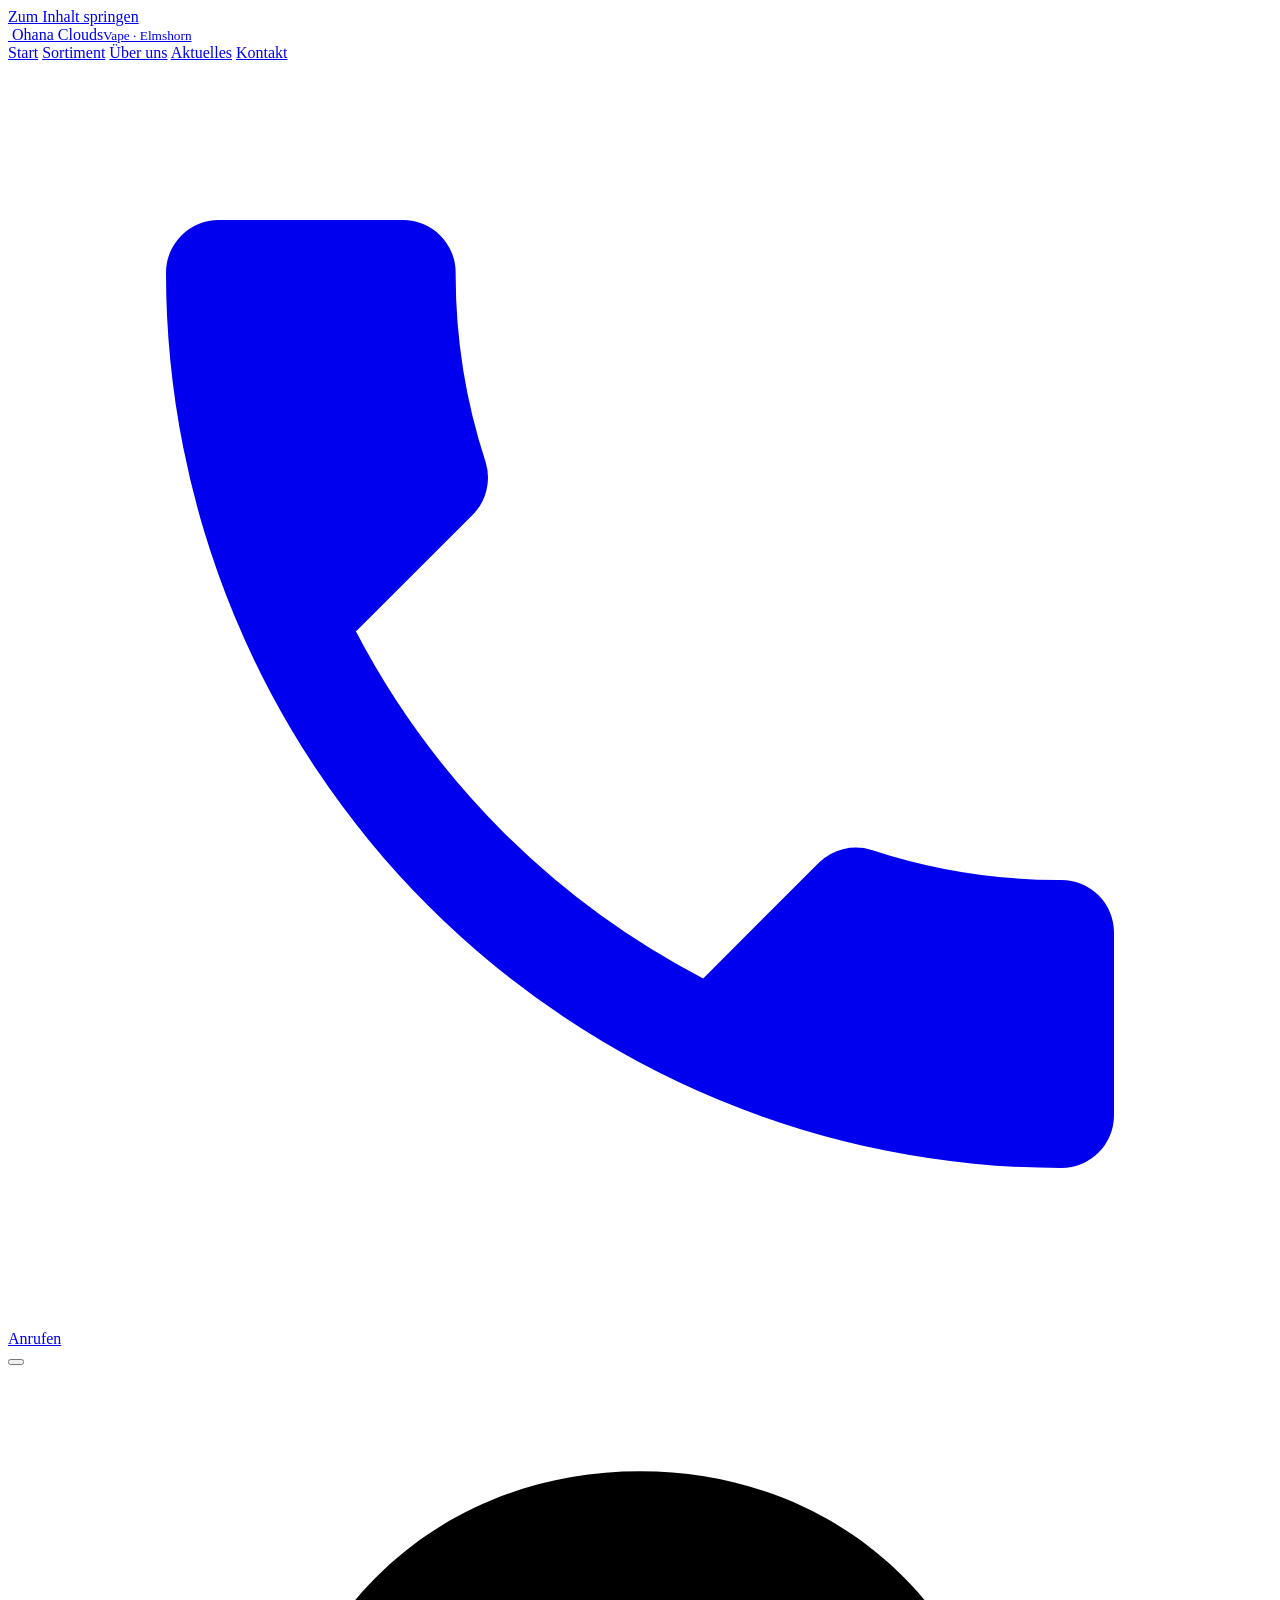
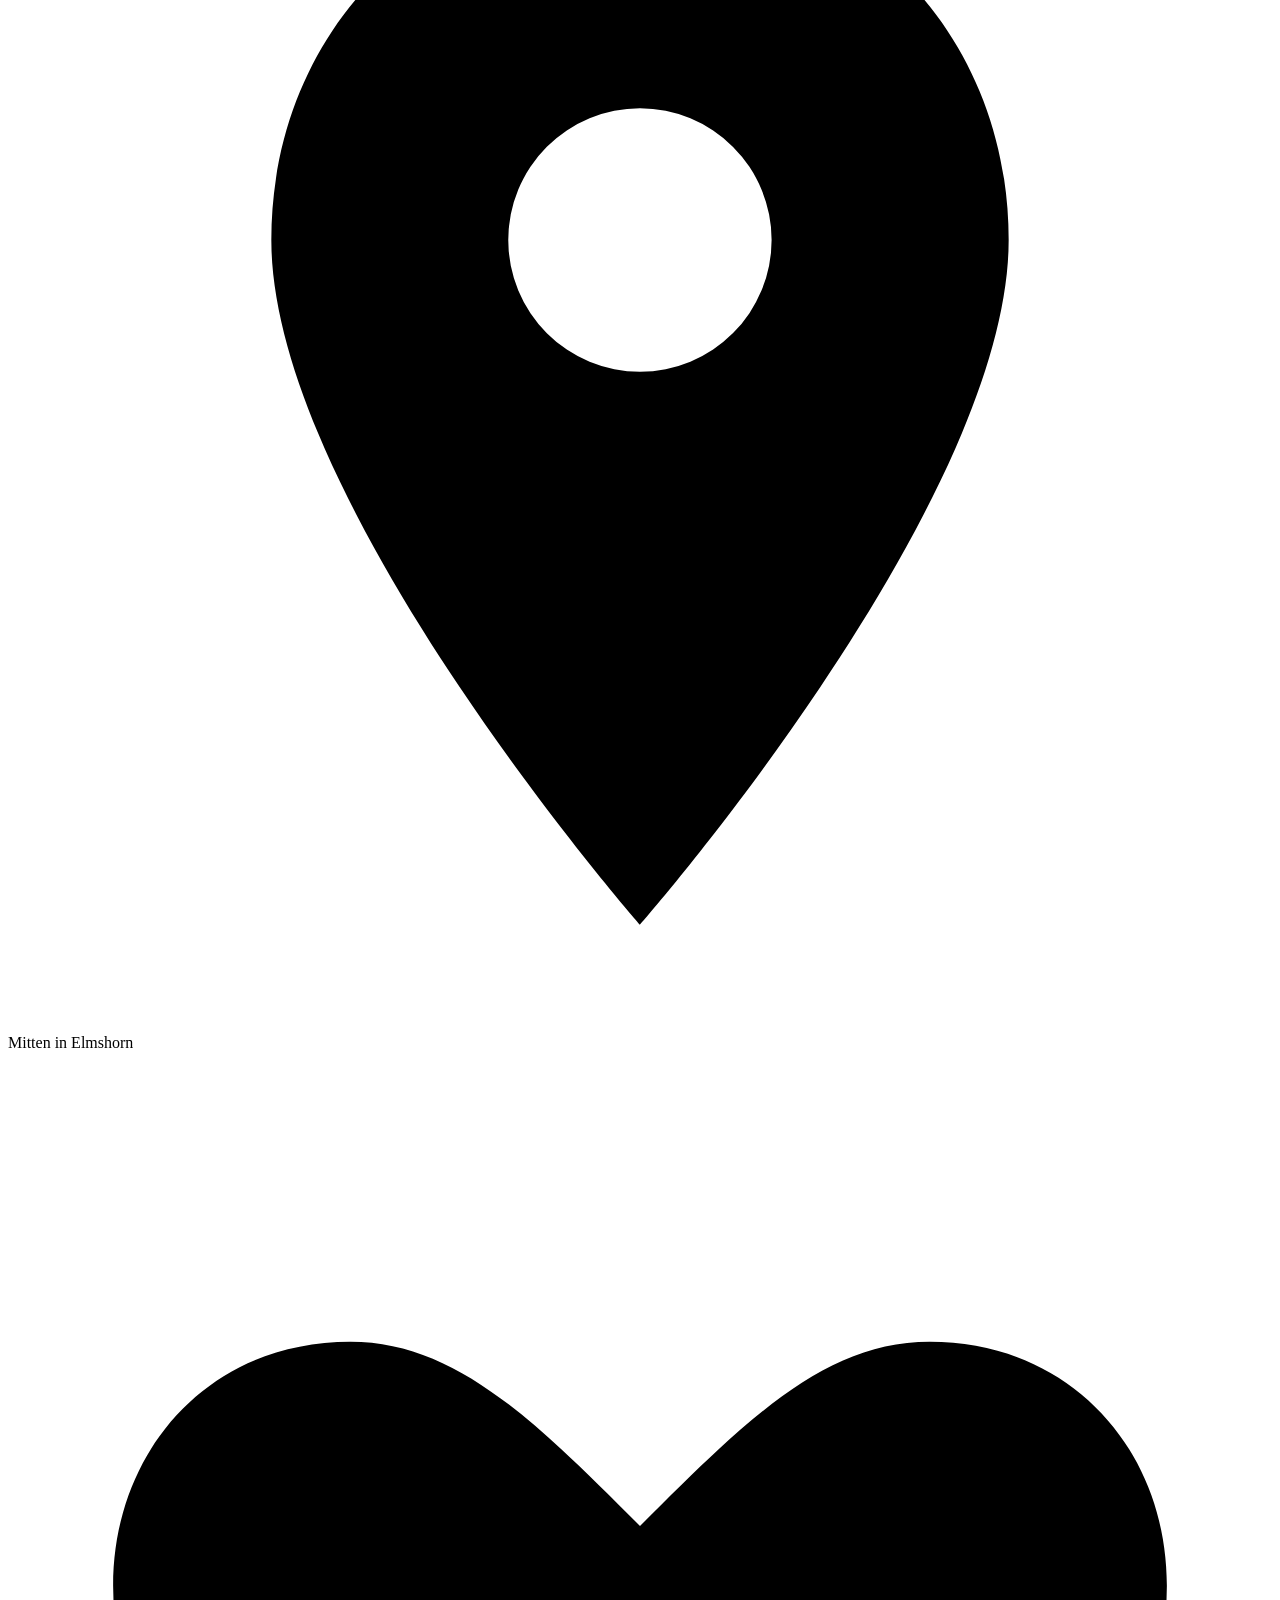
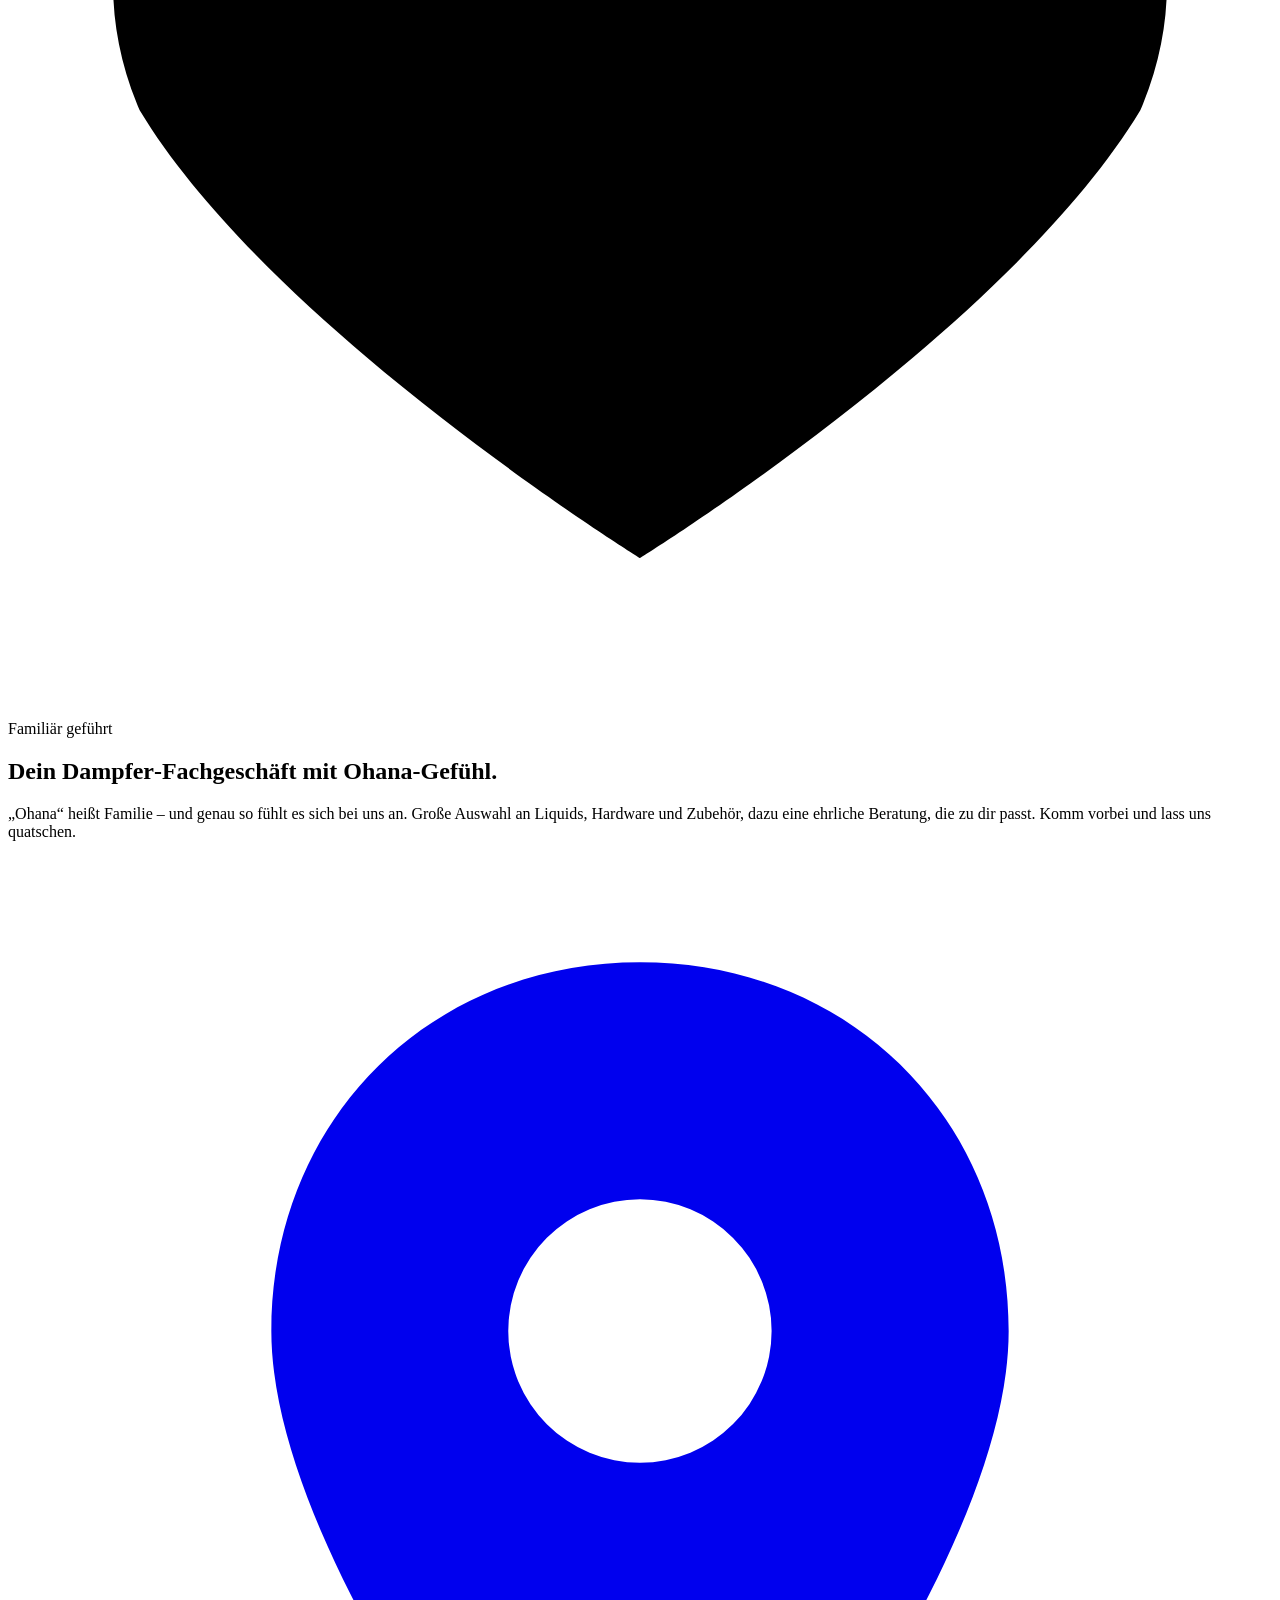
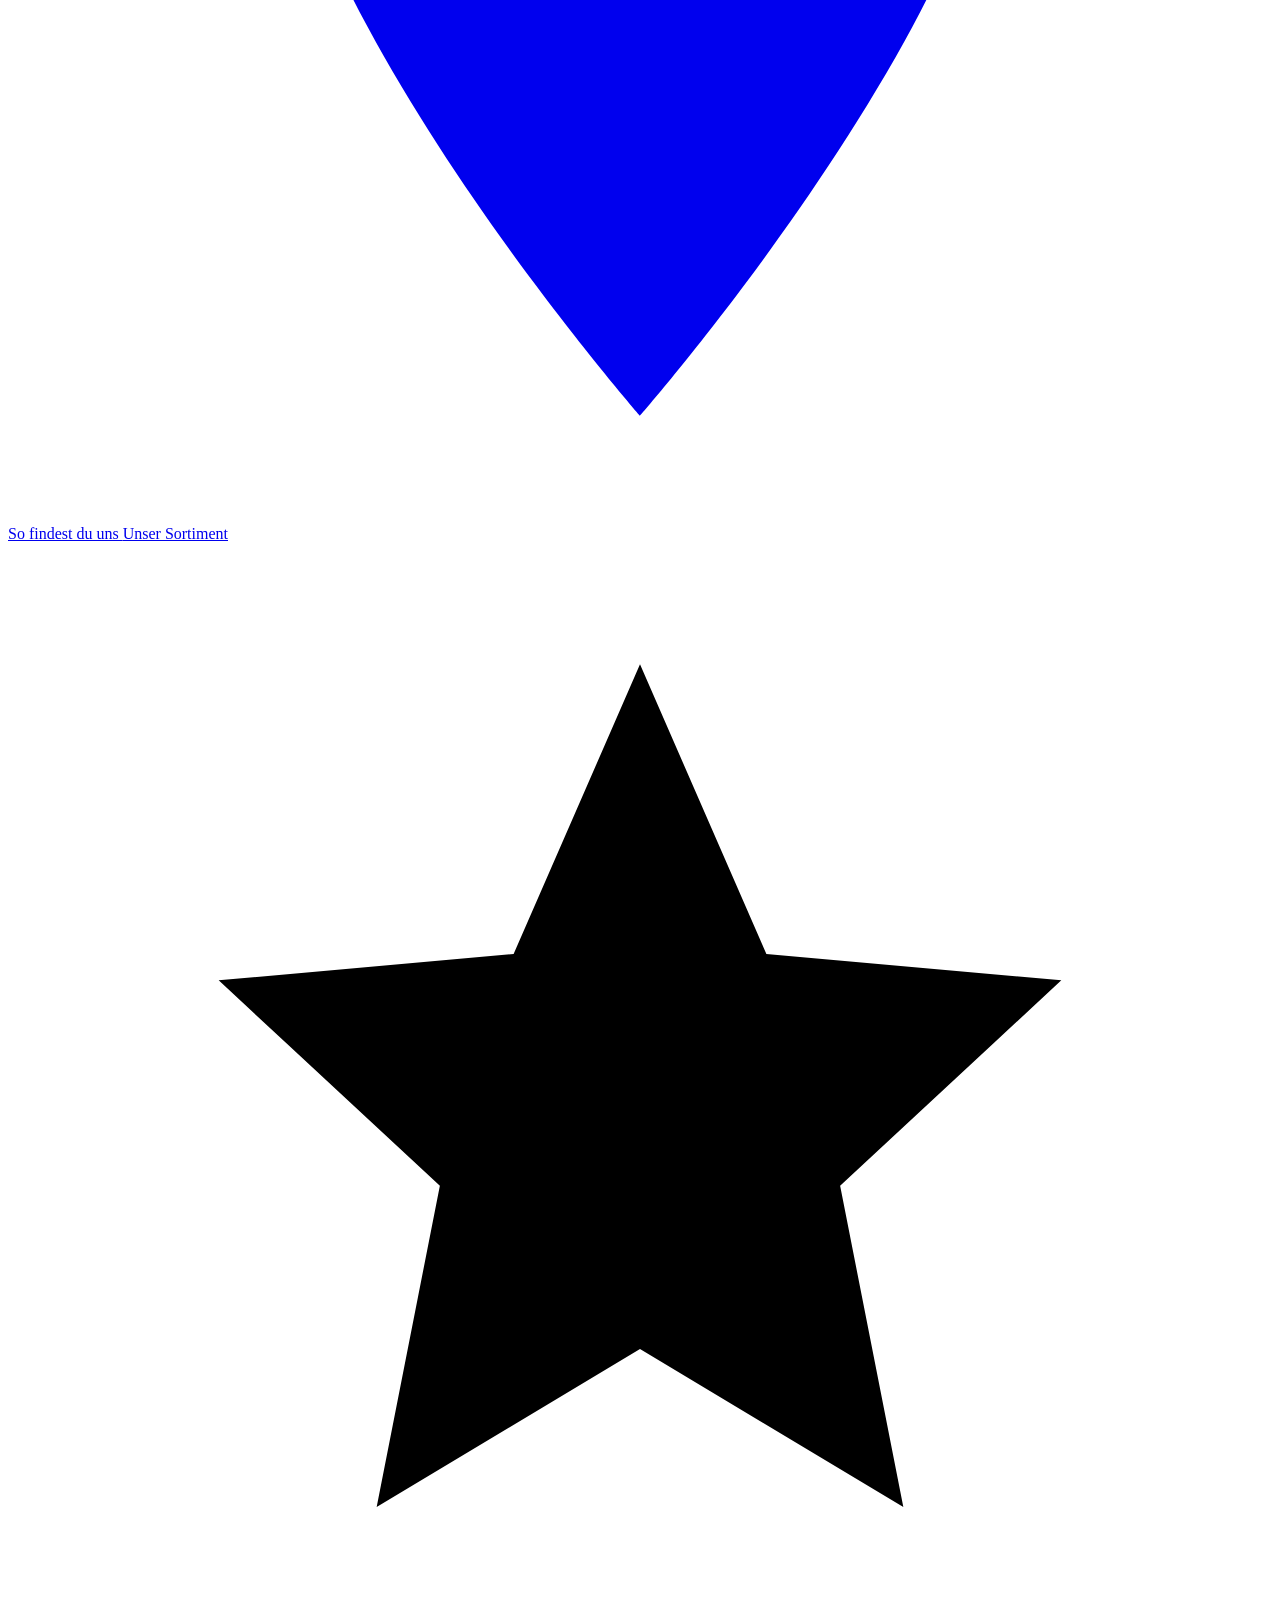
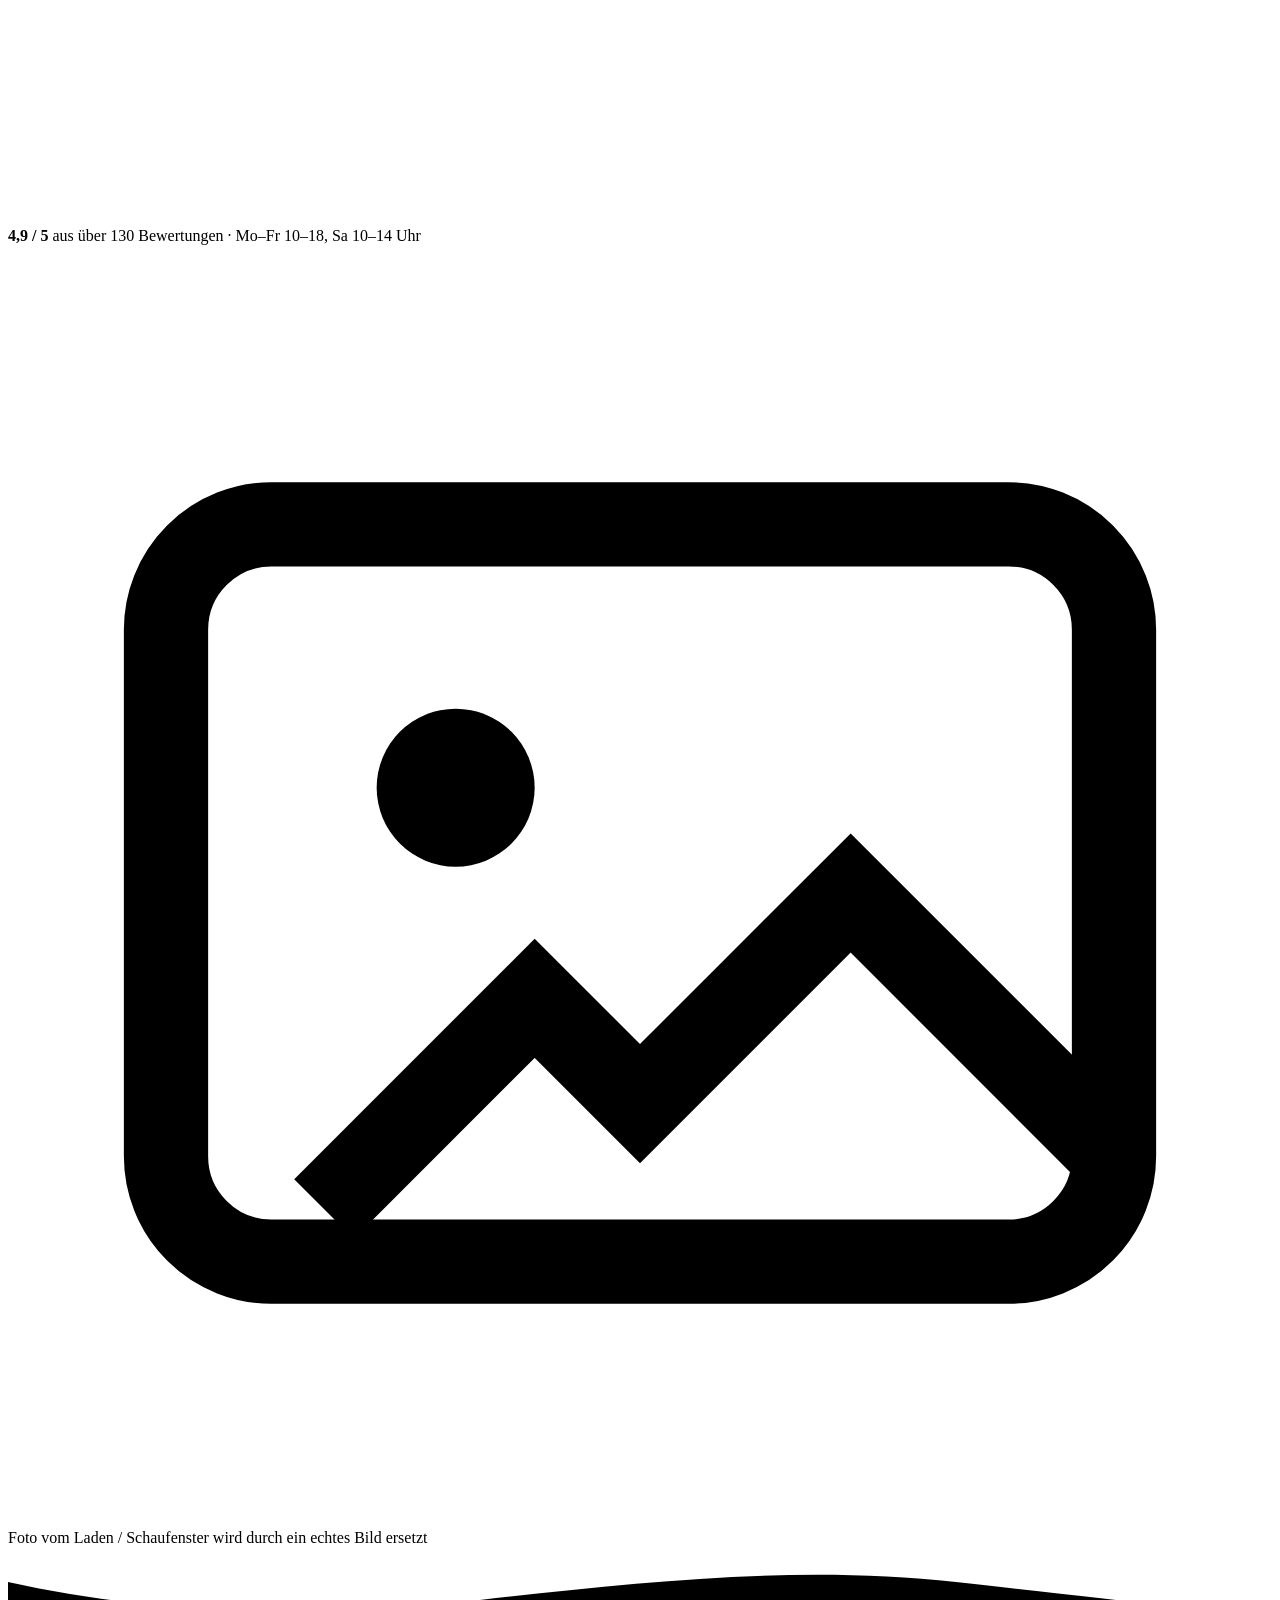
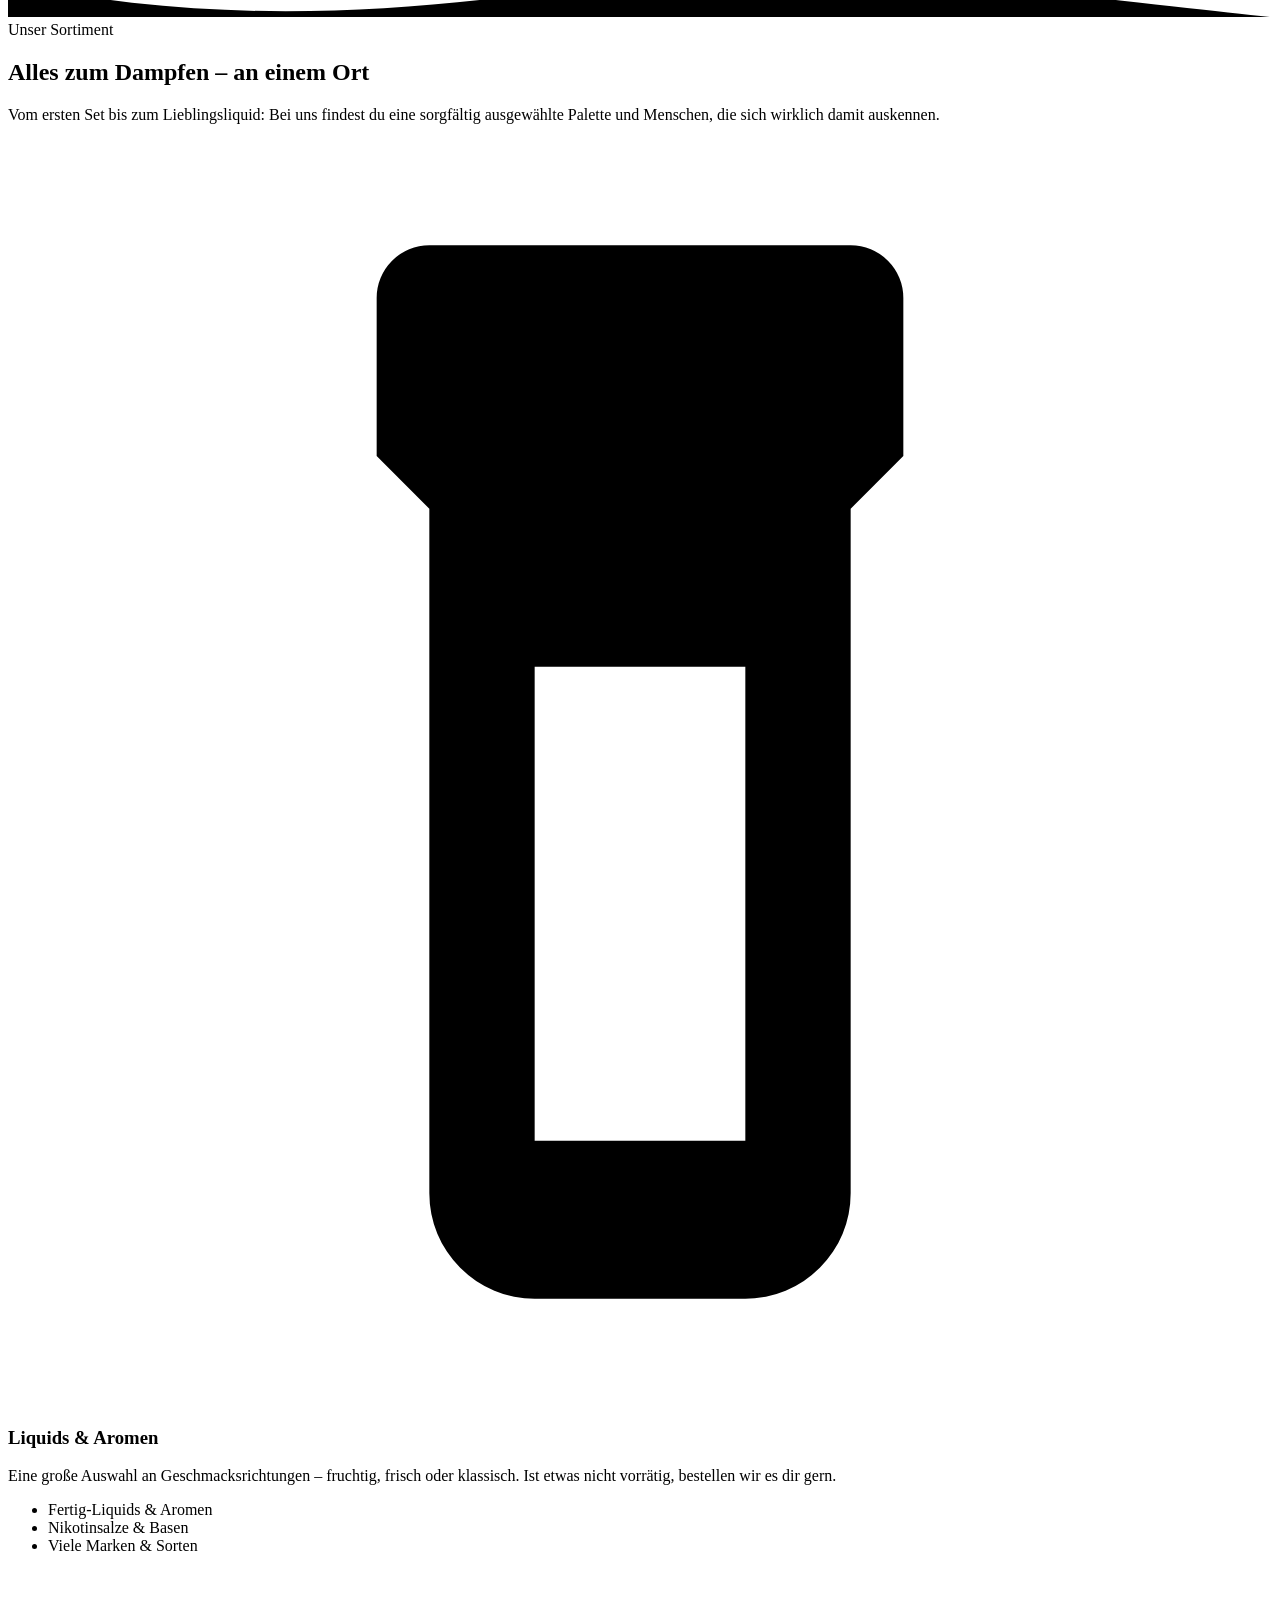
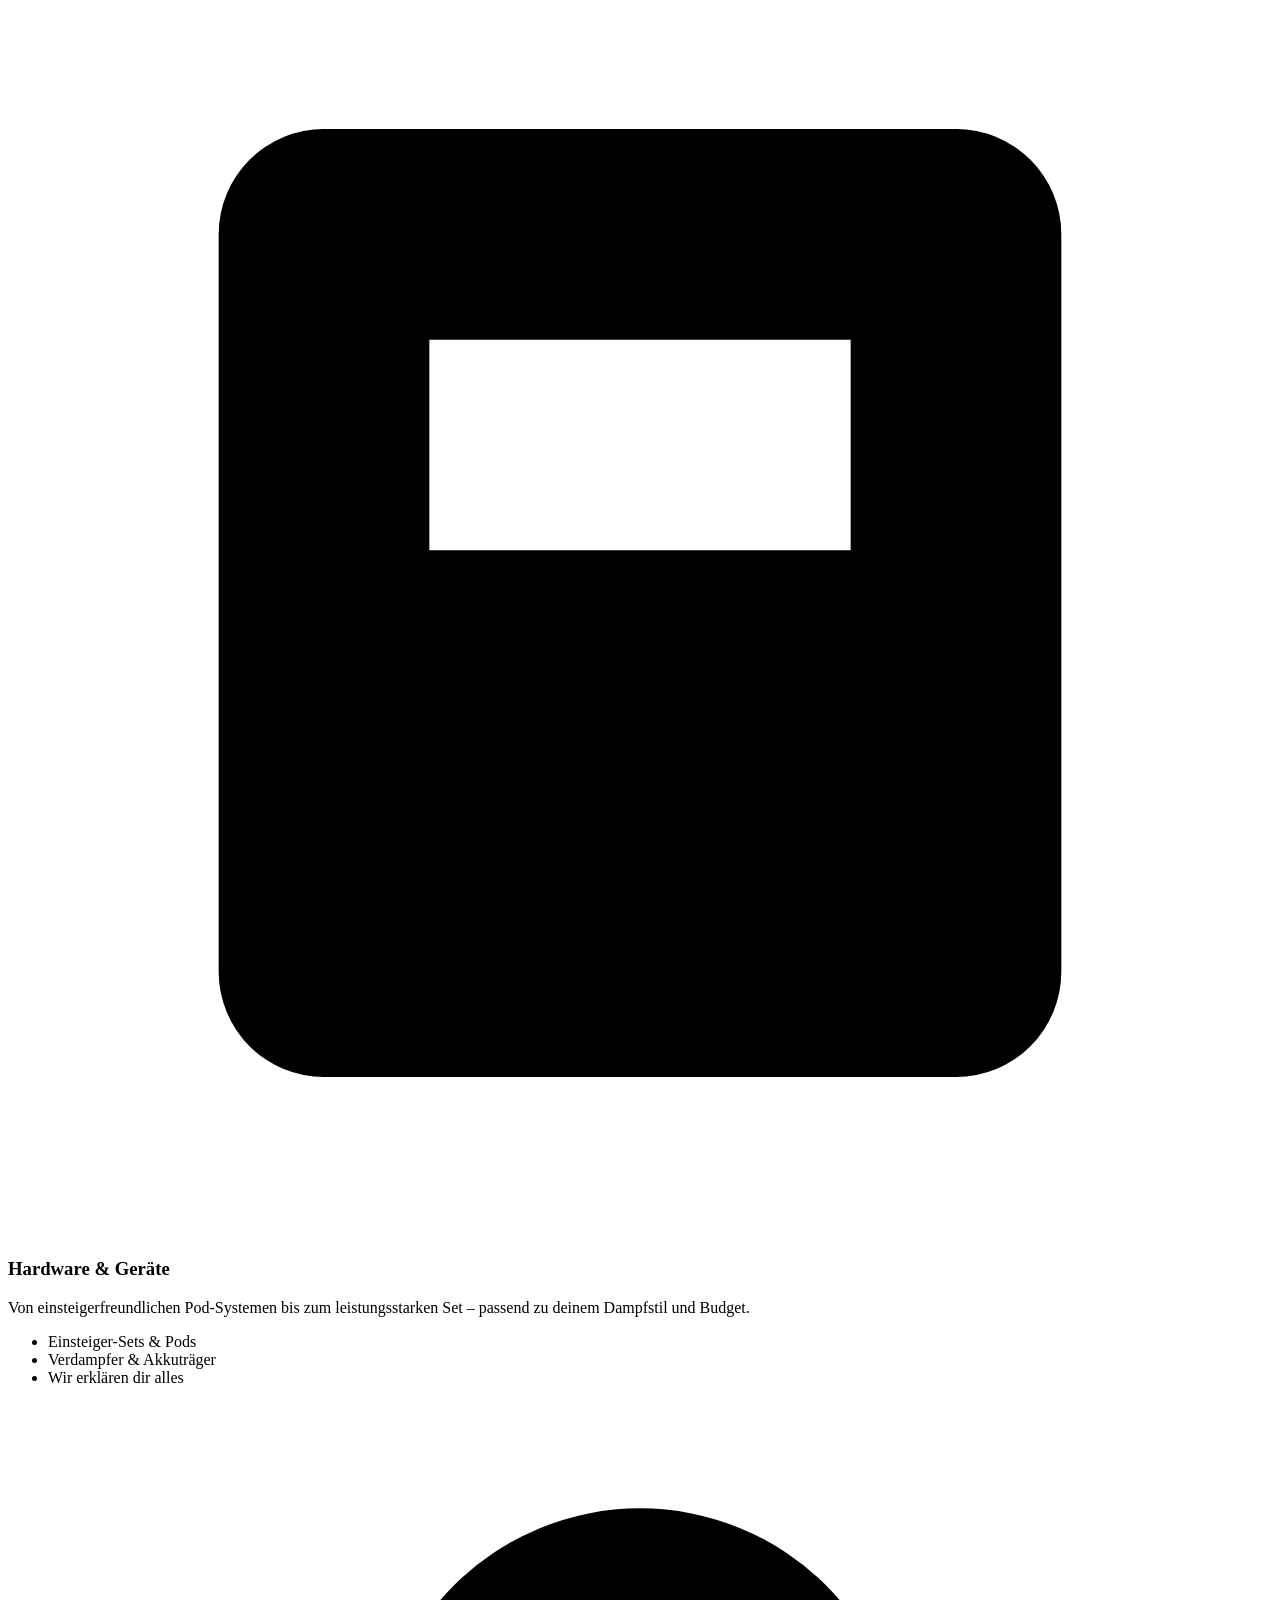
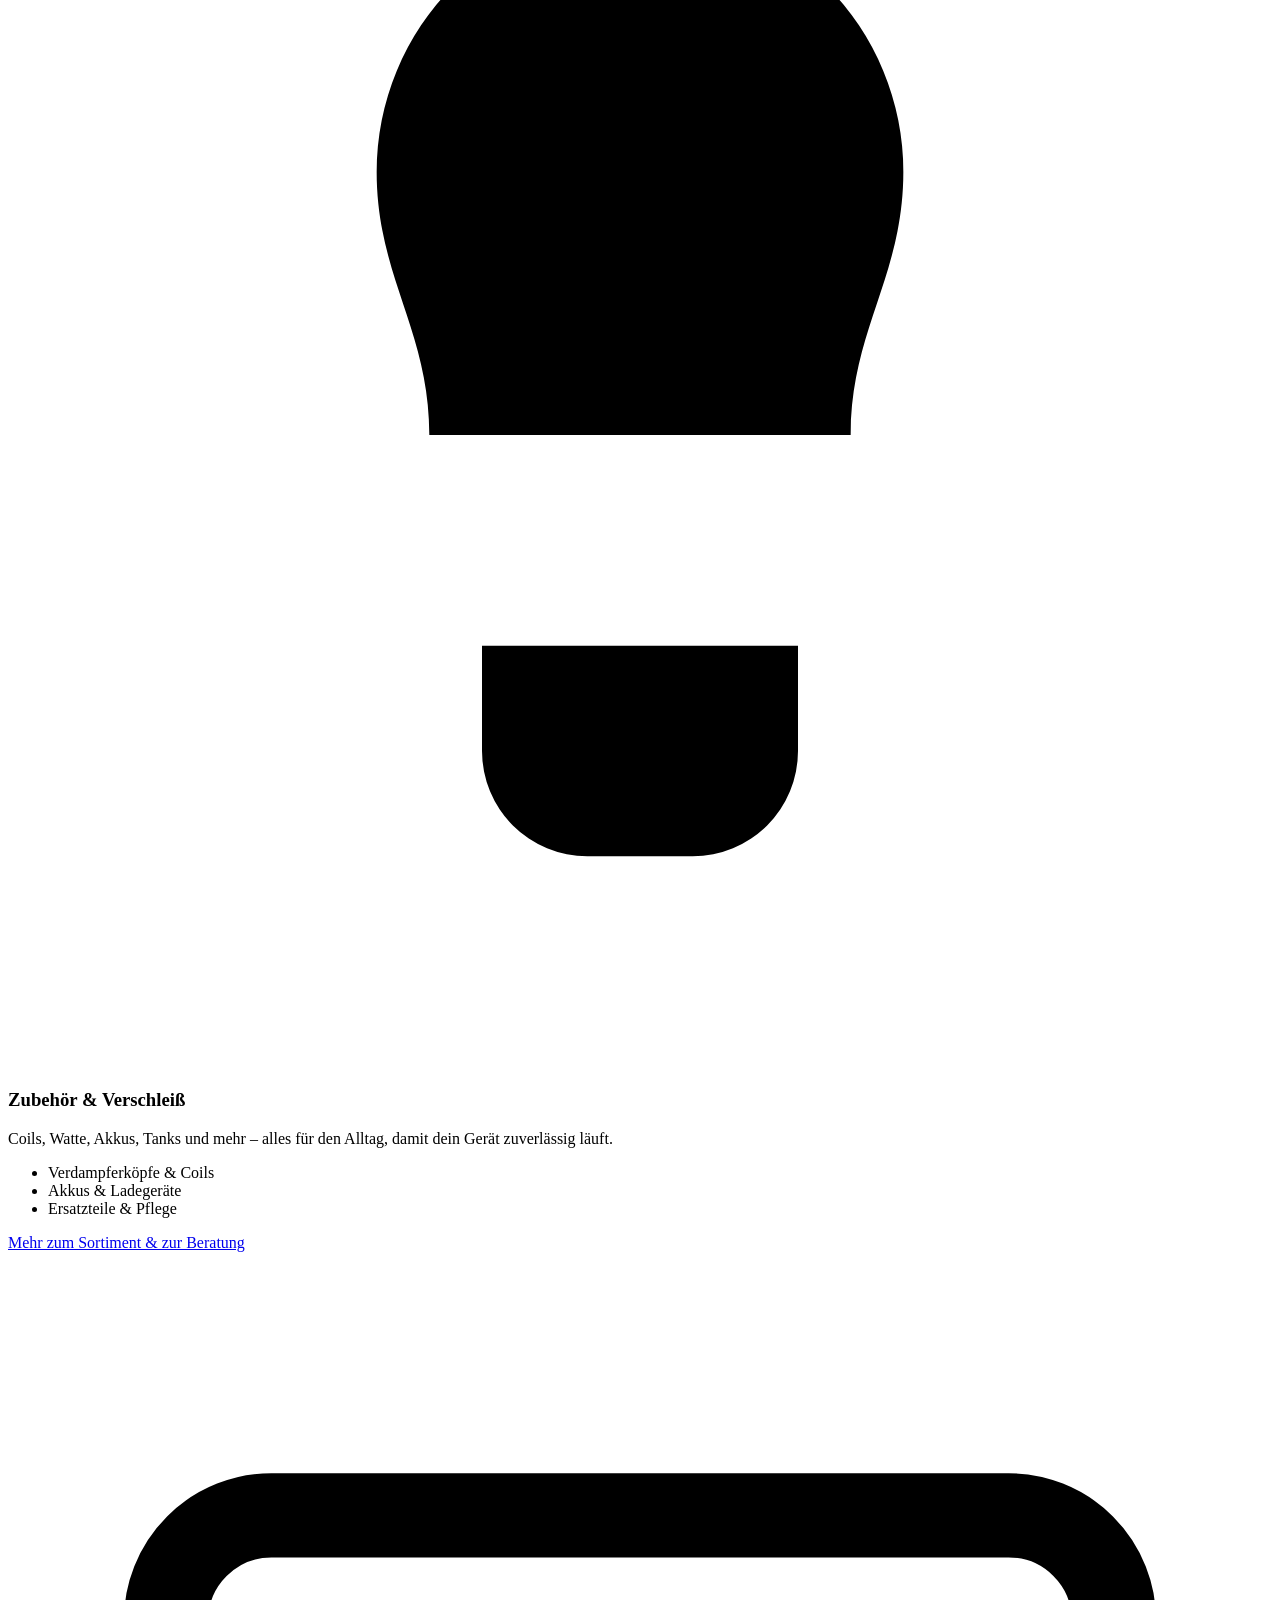
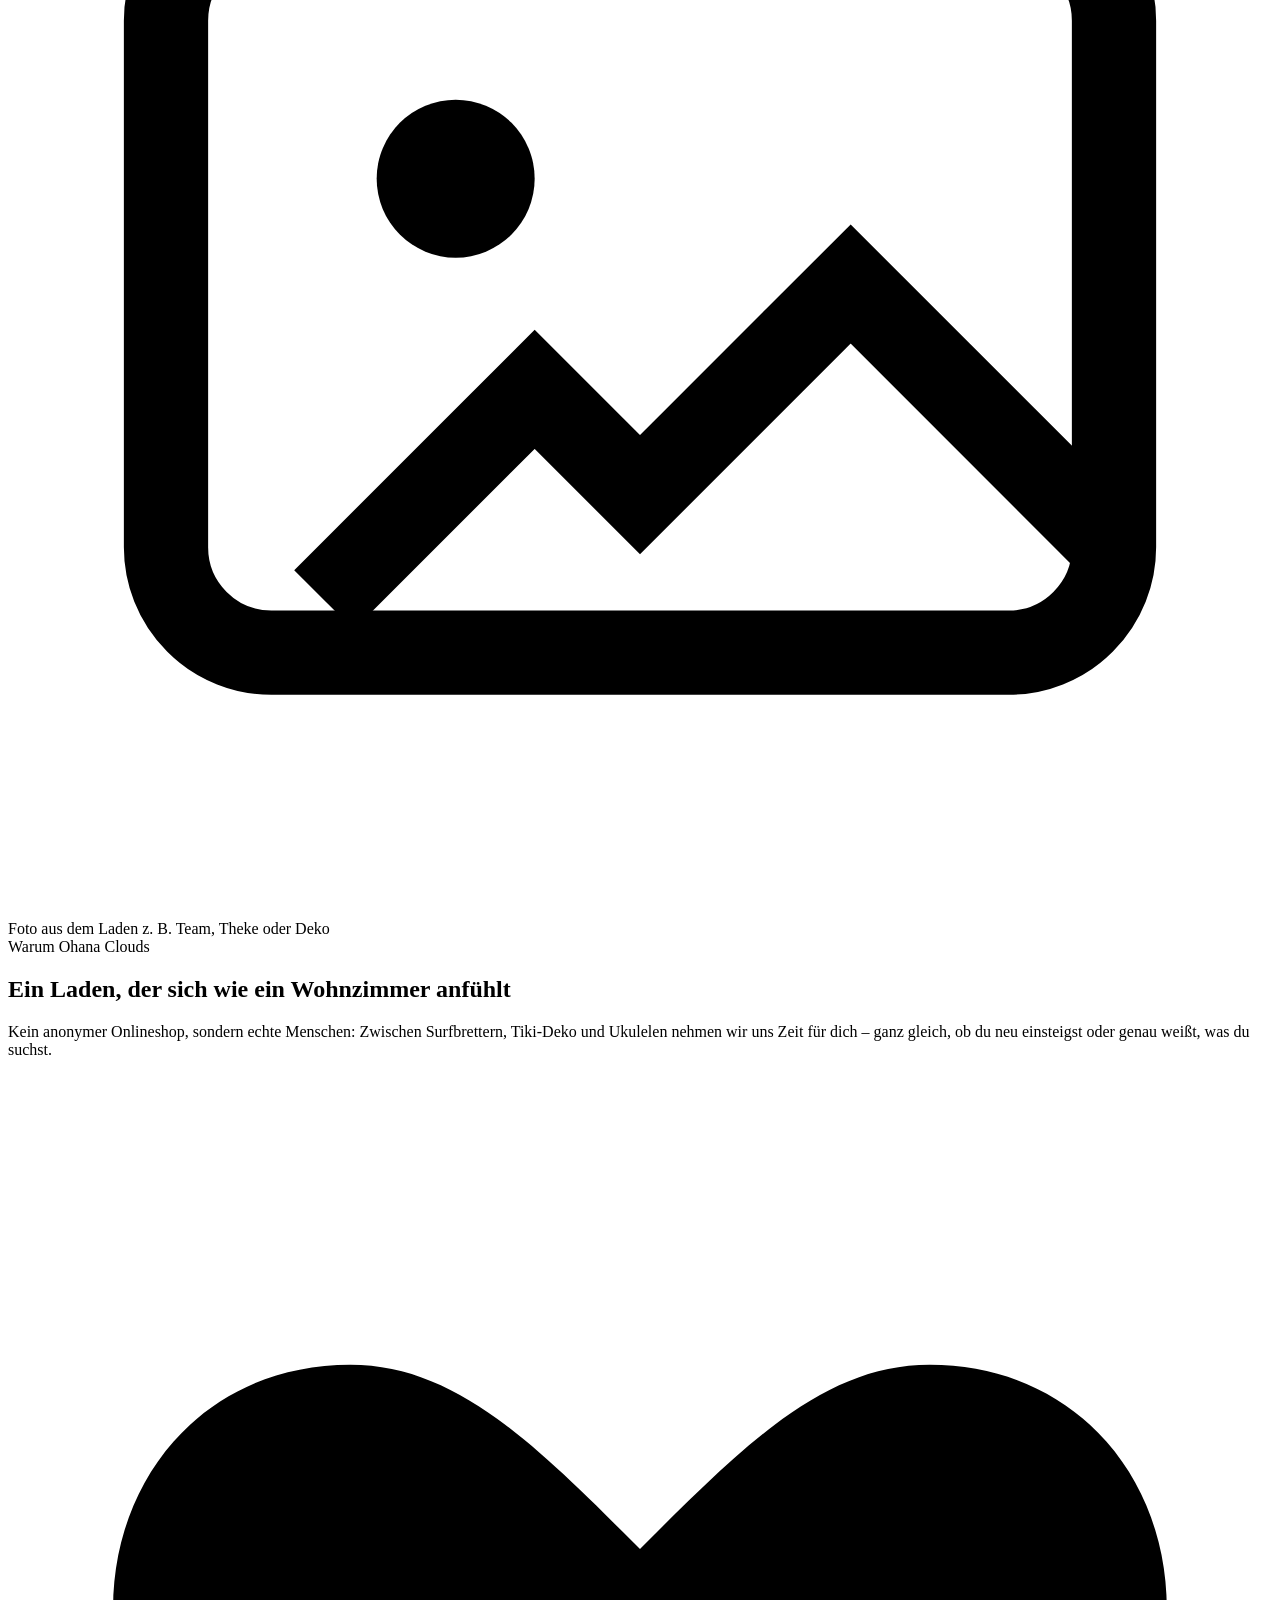
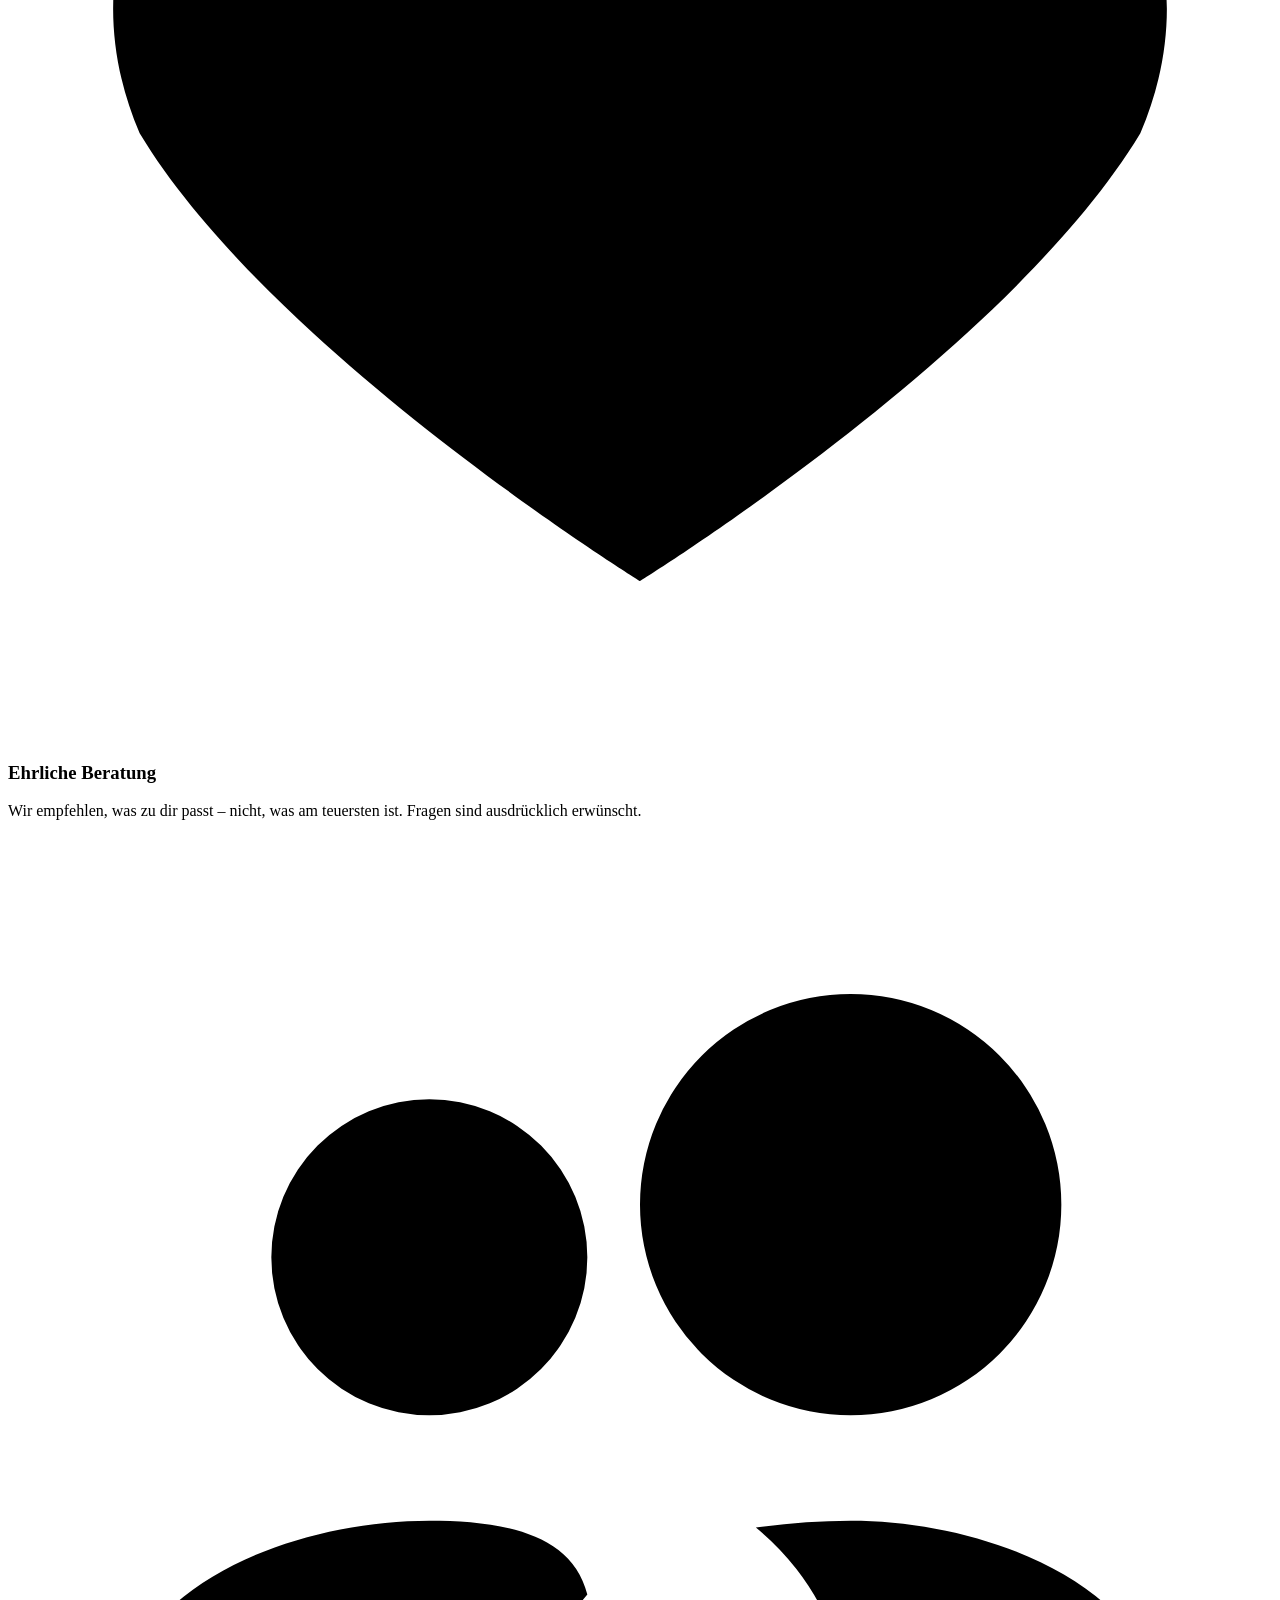
==== index.html @ 91b9009a "Add index.html" ====
<!DOCTYPE html>
<html lang="de">
<head>
<meta charset="UTF-8">
<meta name="viewport" content="width=device-width, initial-scale=1">
<title>Ohana Clouds – Dampfer- & E-Zigaretten-Fachgeschäft in Elmshorn</title>
<meta name="description" content="Ohana Clouds in Elmshorn: dein familiäres Dampfer-Fachgeschäft mit großer Liquid-Auswahl, Hardware, Zubehör und ehrlicher Beratung. Schilfweg 2, 25337 Elmshorn. Nur für Erwachsene ab 18 Jahren.">
<meta name="theme-color" content="#0E4C5A">
<link rel="canonical" href="https://ohanaclouds.de/">
<meta name="robots" content="index, follow">
<meta property="og:type" content="business.business">
<meta property="og:title" content="Ohana Clouds – Dampfer-Fachgeschäft in Elmshorn">
<meta property="og:description" content="Große Liquid-Auswahl, Hardware, Zubehör und ehrliche Beratung – familiär geführt im Herzen von Elmshorn.">
<meta property="og:locale" content="de_DE">
<meta property="og:url" content="https://ohanaclouds.de/">
<meta property="og:image" content="assets/img/og-image.svg">
<meta property="og:site_name" content="Ohana Clouds">
<meta name="twitter:card" content="summary_large_image">
<link rel="icon" href="assets/img/favicon.svg" type="image/svg+xml">
<link rel="apple-touch-icon" href="assets/img/favicon.svg">
<link rel="preconnect" href="https://fonts.googleapis.com">
<link rel="preconnect" href="https://fonts.gstatic.com" crossorigin>
<link href="https://fonts.googleapis.com/css2?family=Fraunces:ital,opsz,wght@0,9..144,500;0,9..144,600;1,9..144,600&family=Inter:wght@400;500;600;700&display=swap" rel="stylesheet">
<link rel="stylesheet" href="assets/css/styles.css">
<script type="application/ld+json">
{
  "@context": "https://schema.org",
  "@type": "Store",
  "name": "Ohana Clouds",
  "description": "Dampfer- und E-Zigaretten-Fachgeschäft in Elmshorn mit großer Liquid-Auswahl, Hardware, Zubehör und persönlicher Beratung.",
  "image": "https://ohanaclouds.de/assets/img/og-image.svg",
  "@id": "https://ohanaclouds.de/",
  "url": "https://ohanaclouds.de/",
  "telephone": "+49 4121 7890509",
  "email": "info@ohanaclouds.de",
  "address": { "@type": "PostalAddress", "streetAddress": "Schilfweg 2", "postalCode": "25337", "addressLocality": "Elmshorn", "addressRegion": "Schleswig-Holstein", "addressCountry": "DE" },
  "geo": { "@type": "GeoCoordinates", "latitude": 53.750408, "longitude": 9.671740 },
  "openingHoursSpecification": [
    { "@type": "OpeningHoursSpecification", "dayOfWeek": ["Monday","Tuesday","Wednesday","Thursday","Friday"], "opens": "10:00", "closes": "18:00" },
    { "@type": "OpeningHoursSpecification", "dayOfWeek": "Saturday", "opens": "10:00", "closes": "14:00" }
  ],
  "sameAs": [ "https://www.facebook.com/ohanaclouds", "https://www.instagram.com/ohanaclouds" ]
}
</script>
</head>
<body>
<a class="skip-link" href="#main">Zum Inhalt springen</a>

<!-- ===== Age gate ===== -->
<div class="age-gate" id="ageGate" hidden aria-modal="true" role="dialog" aria-labelledby="ageTitle">
  <div class="age-box">
    <img src="assets/img/logo.svg" alt="" aria-hidden="true">
    <h2 id="ageTitle">Aloha! Bist du volljährig?</h2>
    <div class="age-confirm">
      <p>Unsere Produkte richten sich ausschließlich an Erwachsene. Bitte bestätige, dass du mindestens 18&nbsp;Jahre alt bist.</p>
      <div class="btns">
        <button class="btn btn--primary btn--block" id="ageYes">Ja, ich bin über 18</button>
        <button class="btn btn--ghost btn--block" id="ageNo">Nein</button>
      </div>
      <p class="small">Mit dem Fortfahren bestätigst du dein Alter. Nikotin ist ein Stoff, der stark abhängig macht.</p>
    </div>
    <div class="age-deny" id="ageDeny"><p>Schade – diese Seite ist erst ab 18&nbsp;Jahren zugänglich. Schau gern wieder vorbei, wenn du volljährig bist. 🌺</p></div>
  </div>
</div>

<!-- ===== Header ===== -->
<header class="site-header">
  <div class="container nav">
    <a class="brand" href="index.html" aria-label="Ohana Clouds Startseite">
      <img src="assets/img/logo.svg" alt="">
      <span>Ohana Clouds<small>Vape · Elmshorn</small></span>
    </a>
    <nav class="nav-links" id="navLinks" aria-label="Hauptnavigation">
      <a href="index.html" aria-current="page">Start</a>
      <a href="sortiment.html">Sortiment</a>
      <a href="ueber-uns.html">Über uns</a>
      <a href="aktuelles.html">Aktuelles</a>
      <a href="kontakt.html">Kontakt</a>
    </nav>
    <div class="nav-actions">
      <div class="nav-cta">
        <a class="btn btn--primary" href="tel:+4941217890509">
          <svg viewBox="0 0 24 24" fill="currentColor"><path d="M6.6 10.8a15.5 15.5 0 006.6 6.6l2.2-2.2a1 1 0 011-.24 11.4 11.4 0 003.6.57 1 1 0 011 1V20a1 1 0 01-1 1A17 17 0 013 4a1 1 0 011-1h3.5a1 1 0 011 1 11.4 11.4 0 00.57 3.6 1 1 0 01-.25 1l-2.2 2.2z"/></svg>
          Anrufen
        </a>
      </div>
      <button class="nav-toggle" id="navToggle" aria-expanded="false" aria-controls="navLinks" aria-label="Menü öffnen"><span></span></button>
    </div>
  </div>
</header>

<main id="main">

<!-- ===== Hero ===== -->
<section class="hero">
  <span class="hero-blob hero-blob--1"></span>
  <span class="hero-blob hero-blob--2"></span>
  <div class="container hero-inner">
    <div class="hero-copy">
      <div class="hero-badges">
        <span class="pill"><svg viewBox="0 0 24 24" fill="currentColor"><path d="M12 2C8 2 5 5 5 9c0 5 7 13 7 13s7-8 7-13c0-4-3-7-7-7zm0 9.5A2.5 2.5 0 1112 6.5a2.5 2.5 0 010 5z"/></svg> Mitten in Elmshorn</span>
        <span class="pill"><svg viewBox="0 0 24 24" fill="currentColor"><path d="M12 21s-7-4.35-9.5-8.5C1 9 3 5.5 6.5 5.5c2 0 3.5 1.5 5.5 3.5 2-2 3.5-3.5 5.5-3.5C21 5.5 23 9 21.5 12.5 19 16.65 12 21 12 21z"/></svg> Familiär geführt</span>
      </div>
      <h1>Dein Dampfer&#8209;Fachgeschäft mit <span class="accent">Ohana&#8209;Gefühl</span>.</h1>
      <p class="lead">„Ohana“ heißt Familie – und genau so fühlt es sich bei uns an. Große Auswahl an Liquids, Hardware und Zubehör, dazu eine ehrliche Beratung, die zu dir passt. Komm vorbei und lass uns quatschen.</p>
      <div class="hero-cta">
        <a class="btn btn--primary" href="kontakt.html">
          <svg viewBox="0 0 24 24" fill="currentColor"><path d="M12 2C8 2 5 5 5 9c0 5 7 13 7 13s7-8 7-13c0-4-3-7-7-7zm0 9.5A2.5 2.5 0 1112 6.5a2.5 2.5 0 010 5z"/></svg>
          So findest du uns
        </a>
        <a class="btn btn--ghost" href="sortiment.html">Unser Sortiment</a>
      </div>
      <p class="trust-line">
        <span class="stars" aria-hidden="true"><svg viewBox="0 0 24 24" fill="currentColor"><path d="M12 2l2.4 5.5L20 8l-4.2 3.9L17 18l-5-3-5 3 1.2-6.1L4 8l5.6-.5z"/></svg></span>
        <span><strong>4,9&nbsp;/&nbsp;5</strong> aus über 130 Bewertungen · Mo–Fr 10–18, Sa 10–14&nbsp;Uhr</span>
      </p>
    </div>
    <div class="hero-visual">
      <div class="hero-card ratio-43">
        <div class="photo-ph">
          <div class="ph-inner">
            <div class="ph-icon"><svg viewBox="0 0 24 24" fill="none" stroke="currentColor" stroke-width="1.6"><rect x="3" y="5" width="18" height="14" rx="2"/><circle cx="8.5" cy="10" r="1.5" fill="currentColor" stroke="none"/><path d="M21 17l-5-5-4 4-2-2-4 4"/></svg></div>
            <span class="ph-label">Foto vom Laden / Schaufenster</span>
            <span class="ph-sub">wird durch ein echtes Bild ersetzt</span>
          </div>
        </div>
      </div>
    </div>
  </div>
  <svg class="wave" viewBox="0 0 1440 80" preserveAspectRatio="none" aria-hidden="true" style="color:var(--sand-2)"><path fill="currentColor" d="M0 40c180 40 360 40 540 20s360-40 540-20 300 34 360 40V80H0z"/></svg>
</section>

<!-- ===== Sortiment ===== -->
<section class="section section--sand2" id="sortiment">
  <div class="container">
    <div class="section-head reveal">
      <span class="eyebrow">Unser Sortiment</span>
      <h2>Alles zum Dampfen – an einem Ort</h2>
      <p class="lead">Vom ersten Set bis zum Lieblingsliquid: Bei uns findest du eine sorgfältig ausgewählte Palette und Menschen, die sich wirklich damit auskennen.</p>
    </div>
    <div class="grid cards mt-2">
      <article class="card reveal">
        <div class="ic-badge"><svg viewBox="0 0 24 24" fill="currentColor"><path d="M8 2h8a1 1 0 011 1v3l-1 1v13a2 2 0 01-2 2H10a2 2 0 01-2-2V7L7 6V3a1 1 0 011-1zm2 8v9h4v-9h-4z"/></svg></div>
        <h3>Liquids &amp; Aromen</h3>
        <p>Eine große Auswahl an Geschmacksrichtungen – fruchtig, frisch oder klassisch. Ist etwas nicht vorrätig, bestellen wir es dir gern.</p>
        <ul class="ticks"><li>Fertig-Liquids &amp; Aromen</li><li>Nikotinsalze &amp; Basen</li><li>Viele Marken &amp; Sorten</li></ul>
      </article>
      <article class="card card--coral reveal">
        <div class="ic-badge"><svg viewBox="0 0 24 24" fill="currentColor"><path d="M6 3h12a2 2 0 012 2v14a2 2 0 01-2 2H6a2 2 0 01-2-2V5a2 2 0 012-2zm2 4v4h8V7H8z"/></svg></div>
        <h3>Hardware &amp; Geräte</h3>
        <p>Von einsteigerfreundlichen Pod-Systemen bis zum leistungsstarken Set – passend zu deinem Dampfstil und Budget.</p>
        <ul class="ticks"><li>Einsteiger-Sets &amp; Pods</li><li>Verdampfer &amp; Akkuträger</li><li>Wir erklären dir alles</li></ul>
      </article>
      <article class="card card--sun reveal">
        <div class="ic-badge"><svg viewBox="0 0 24 24" fill="currentColor"><path d="M12 2a5 5 0 015 5c0 2-1 3-1 5h-8c0-2-1-3-1-5a5 5 0 015-5zm-3 14h6v2a2 2 0 01-2 2h-2a2 2 0 01-2-2v-2z"/></svg></div>
        <h3>Zubehör &amp; Verschleiß</h3>
        <p>Coils, Watte, Akkus, Tanks und mehr – alles für den Alltag, damit dein Gerät zuverlässig läuft.</p>
        <ul class="ticks"><li>Verdampferköpfe &amp; Coils</li><li>Akkus &amp; Ladegeräte</li><li>Ersatzteile &amp; Pflege</li></ul>
      </article>
    </div>
    <div class="text-center mt-2 reveal"><a class="btn btn--ghost" href="sortiment.html">Mehr zum Sortiment &amp; zur Beratung</a></div>
  </div>
</section>

<!-- ===== Über uns Teaser ===== -->
<section class="section">
  <div class="container split">
    <div class="split-media reveal ratio-43">
      <div class="photo-ph">
        <div class="ph-inner">
          <div class="ph-icon"><svg viewBox="0 0 24 24" fill="none" stroke="currentColor" stroke-width="1.6"><rect x="3" y="5" width="18" height="14" rx="2"/><circle cx="8.5" cy="10" r="1.5" fill="currentColor" stroke="none"/><path d="M21 17l-5-5-4 4-2-2-4 4"/></svg></div>
          <span class="ph-label">Foto aus dem Laden</span>
          <span class="ph-sub">z. B. Team, Theke oder Deko</span>
        </div>
      </div>
    </div>
    <div class="reveal">
      <span class="eyebrow">Warum Ohana Clouds</span>
      <h2>Ein Laden, der sich wie ein Wohnzimmer anfühlt</h2>
      <p class="lead">Kein anonymer Onlineshop, sondern echte Menschen: Zwischen Surfbrettern, Tiki-Deko und Ukulelen nehmen wir uns Zeit für dich – ganz gleich, ob du neu einsteigst oder genau weißt, was du suchst.</p>
      <div class="value-list">
        <div class="value-item">
          <span class="ic"><svg viewBox="0 0 24 24" fill="currentColor"><path d="M12 21s-7-4.35-9.5-8.5C1 9 3 5.5 6.5 5.5c2 0 3.5 1.5 5.5 3.5 2-2 3.5-3.5 5.5-3.5C21 5.5 23 9 21.5 12.5 19 16.65 12 21 12 21z"/></svg></span>
          <div><h3>Ehrliche Beratung</h3><p>Wir empfehlen, was zu dir passt – nicht, was am teuersten ist. Fragen sind ausdrücklich erwünscht.</p></div>
        </div>
        <div class="value-item">
          <span class="ic"><svg viewBox="0 0 24 24" fill="currentColor"><path d="M16 11a4 4 0 10-4-4 4 4 0 004 4zm-8 0a3 3 0 10-3-3 3 3 0 003 3zm0 2c-2.7 0-6 1.34-6 4v2h8v-2c0-1 .4-1.9 1-2.6C10.7 13.2 9.3 13 8 13zm8 0c-.6 0-1.2.05-1.8.13A4.9 4.9 0 0116 17v2h6v-2c0-2.66-3.3-4-6-4z"/></svg></span>
          <div><h3>Familiäre Atmosphäre</h3><p>Bei uns bist du Gast, nicht Kundennummer. Samstags gibt's schon mal einen Kaffee dazu.</p></div>
        </div>
        <div class="value-item">
          <span class="ic"><svg viewBox="0 0 24 24" fill="currentColor"><path d="M3 3h18v2H3zm2 4h14l-1 12a2 2 0 01-2 2H8a2 2 0 01-2-2L5 7zm4 3v7h2v-7H9zm4 0v7h2v-7h-2z"/></svg></span>
          <div><h3>Große, gepflegte Auswahl</h3><p>Bewährte Marken und immer wieder Neues zum Entdecken – und was fehlt, besorgen wir.</p></div>
        </div>
      </div>
      <div class="mt-2"><a class="btn btn--ghost" href="ueber-uns.html">Lern uns kennen</a></div>
    </div>
  </div>
</section>

<!-- ===== Galerie ===== -->
<section class="section section--sand2">
  <div class="container">
    <div class="section-head section-head--center reveal">
      <span class="eyebrow">Einblicke</span>
      <h2>Ein bisschen Insel-Feeling in Elmshorn</h2>
      <p class="lead">Hier entstehen später echte Impressionen aus dem Laden. Bis dahin zeigen die Platzhalter, wo die Fotos ihren Platz finden.</p>
    </div>
    <div class="grid gallery mt-2 reveal">
      <figure class="tile wide"><div class="photo-ph"><div class="ph-inner"><span class="ph-label">Ladenansicht</span><span class="ph-sub">Innenraum &amp; Theke</span></div></div><figcaption>Willkommen in der Ohana</figcaption></figure>
      <figure class="tile"><div class="photo-ph"><div class="ph-inner"><span class="ph-label">Liquids</span></div></div><figcaption>Große Auswahl</figcaption></figure>
      <figure class="tile"><div class="photo-ph"><div class="ph-inner"><span class="ph-label">Hardware</span></div></div><figcaption>Geräte &amp; Sets</figcaption></figure>
      <figure class="tile"><div class="photo-ph"><div class="ph-inner"><span class="ph-label">Deko</span></div></div><figcaption>Tiki &amp; Aloha</figcaption></figure>
      <figure class="tile"><div class="photo-ph"><div class="ph-inner"><span class="ph-label">Team</span></div></div><figcaption>Rick &amp; Bea</figcaption></figure>
    </div>
    <p class="text-center mt-2 reveal" style="color:var(--muted);font-size:.92rem">Aktuelle Bilder findest du auf <a href="https://www.instagram.com/ohanaclouds" target="_blank" rel="noopener">Instagram</a> und <a href="https://www.facebook.com/ohanaclouds" target="_blank" rel="noopener">Facebook</a>.</p>
  </div>
</section>

<!-- ===== Bewertungen (dezenter Slider) ===== -->
<section class="section">
  <div class="container">
    <div class="section-head section-head--center reveal">
      <span class="eyebrow">Stimmen</span>
      <h2>Das sagen unsere Gäste</h2>
    </div>
    <div class="reviews mt-2 reveal" id="reviewsSlider">
      <div class="reviews-track-wrap"><div class="reviews-track"></div></div>
      <div class="reviews-nav">
        <button class="rev-arrow rev-prev" type="button" aria-label="Vorherige Bewertung"><svg viewBox="0 0 24 24" fill="none" stroke="currentColor" stroke-width="2"><path d="M15 18l-6-6 6-6"/></svg></button>
        <div class="reviews-dots" role="tablist" aria-label="Bewertungen"></div>
        <button class="rev-arrow rev-next" type="button" aria-label="Nächste Bewertung"><svg viewBox="0 0 24 24" fill="none" stroke="currentColor" stroke-width="2"><path d="M9 6l6 6-6 6"/></svg></button>
      </div>
      <p class="reviews-note">Beispielhafte Auszüge – hier werden die aktuellen Google-Bewertungen eingebunden.</p>
    </div>
  </div>
</section>

<!-- ===== Aktuelles Teaser ===== -->
<section class="section section--sand2">
  <div class="container">
    <div class="section-head reveal" style="display:flex;justify-content:space-between;align-items:flex-end;flex-wrap:wrap;gap:1rem;max-width:none">
      <div>
        <span class="eyebrow">Aktuelles</span>
        <h2>Neuigkeiten aus dem Laden</h2>
      </div>
      <a class="btn btn--ghost" href="aktuelles.html">Alle Neuigkeiten</a>
    </div>
    <div class="grid news-grid mt-2" id="newsTeaser"></div>
  </div>
</section>

<!-- ===== Standort / Kontakt ===== -->
<section class="section" id="kontakt">
  <div class="container info-grid">
    <div class="reveal">
      <span class="eyebrow">Besuch uns</span>
      <h2>Schau vorbei – wir freuen uns auf dich</h2>
      <p class="lead">Mitten in Elmshorn, gut erreichbar. Ruf kurz an oder komm einfach spontan rein.</p>
      <div class="info-list mt-2">
        <div class="info-row">
          <span class="ic"><svg viewBox="0 0 24 24" fill="currentColor"><path d="M12 2C8 2 5 5 5 9c0 5 7 13 7 13s7-8 7-13c0-4-3-7-7-7zm0 9.5A2.5 2.5 0 1112 6.5a2.5 2.5 0 010 5z"/></svg></span>
          <div><h3>Adresse</h3><p>Schilfweg 2, 25337 Elmshorn</p><a href="https://www.google.com/maps/dir/?api=1&destination=Ohana+Clouds+Schilfweg+2+25337+Elmshorn" target="_blank" rel="noopener">Route planen →</a></div>
        </div>
        <div class="info-row">
          <span class="ic"><svg viewBox="0 0 24 24" fill="currentColor"><path d="M6.6 10.8a15.5 15.5 0 006.6 6.6l2.2-2.2a1 1 0 011-.24 11.4 11.4 0 003.6.57 1 1 0 011 1V20a1 1 0 01-1 1A17 17 0 013 4a1 1 0 011-1h3.5a1 1 0 011 1 11.4 11.4 0 00.57 3.6 1 1 0 01-.25 1l-2.2 2.2z"/></svg></span>
          <div><h3>Telefon</h3><p>Am schnellsten erreichst du uns telefonisch.</p><a href="tel:+4941217890509">04121 7890509</a></div>
        </div>
        <div class="info-row">
          <span class="ic"><svg viewBox="0 0 24 24" fill="currentColor"><path d="M4 4h16a2 2 0 012 2v12a2 2 0 01-2 2H4a2 2 0 01-2-2V6a2 2 0 012-2zm0 4v10h16V8l-8 5-8-5zm1.6-2L12 10l6.4-4H5.6z"/></svg></span>
          <div><h3>E-Mail</h3><p>Für Anfragen in Ruhe.</p><a href="mailto:info@ohanaclouds.de">info@ohanaclouds.de</a></div>
        </div>
      </div>
    </div>
    <div class="reveal">
      <h3 style="margin-bottom:1rem">Öffnungszeiten</h3>
      <table class="hours-table">
        <tbody>
          <tr data-day="1"><th>Montag</th><td>10:00 – 18:00</td></tr>
          <tr data-day="2"><th>Dienstag</th><td>10:00 – 18:00</td></tr>
          <tr data-day="3"><th>Mittwoch</th><td>10:00 – 18:00</td></tr>
          <tr data-day="4"><th>Donnerstag</th><td>10:00 – 18:00</td></tr>
          <tr data-day="5"><th>Freitag</th><td>10:00 – 18:00</td></tr>
          <tr data-day="6"><th>Samstag</th><td>10:00 – 14:00</td></tr>
          <tr data-day="0" class="closed"><th>Sonntag</th><td>geschlossen</td></tr>
        </tbody>
      </table>
      <div class="map-embed mt-2">
        <iframe title="Standort von Ohana Clouds auf Google Maps" loading="lazy" referrerpolicy="no-referrer-when-downgrade" src="https://www.google.com/maps?q=Ohana%20Clouds%2C%20Schilfweg%202%2C%2025337%20Elmshorn&output=embed"></iframe>
      </div>
    </div>
  </div>
</section>

</main>

<!-- ===== Footer ===== -->
<footer class="site-footer">
  <div class="container">
    <div class="footer-grid">
      <div>
        <span class="footer-brand"><img src="assets/img/logo.svg" alt="">Ohana Clouds</span>
        <p>Dein familiäres Dampfer-Fachgeschäft im Herzen von Elmshorn. Aloha &amp; willkommen in der Ohana. 🌺</p>
        <div class="social">
          <a href="https://www.facebook.com/ohanaclouds" target="_blank" rel="noopener" aria-label="Ohana Clouds auf Facebook"><svg viewBox="0 0 24 24" fill="currentColor"><path d="M22 12a10 10 0 10-11.6 9.9v-7H7.9V12h2.5V9.8c0-2.5 1.5-3.9 3.8-3.9 1.1 0 2.2.2 2.2.2v2.5h-1.2c-1.2 0-1.6.75-1.6 1.5V12h2.7l-.4 2.9h-2.3v7A10 10 0 0022 12z"/></svg></a>
          <a href="https://www.instagram.com/ohanaclouds" target="_blank" rel="noopener" aria-label="Ohana Clouds auf Instagram"><svg viewBox="0 0 24 24" fill="currentColor"><path d="M12 2c2.7 0 3 0 4.1.06 1.1.05 1.8.24 2.5.5.7.27 1.2.63 1.8 1.2.57.57.93 1.1 1.2 1.8.26.66.45 1.4.5 2.5C22 9.2 22 9.5 22 12s0 2.8-.06 3.9c-.05 1.1-.24 1.8-.5 2.5a5 5 0 01-1.2 1.8 5 5 0 01-1.8 1.2c-.66.26-1.4.45-2.5.5C14.8 22 14.5 22 12 22s-2.8 0-3.9-.06c-1.1-.05-1.8-.24-2.5-.5a5 5 0 01-1.8-1.2 5 5 0 01-1.2-1.8c-.26-.66-.45-1.4-.5-2.5C2 14.8 2 14.5 2 12s0-2.8.06-3.9c.05-1.1.24-1.8.5-2.5a5 5 0 011.2-1.8A5 5 0 015.6 2.6c.66-.26 1.4-.45 2.5-.5C9.2 2 9.5 2 12 2zm0 5a5 5 0 100 10 5 5 0 000-10zm0 8.2A3.2 3.2 0 1112 8.8a3.2 3.2 0 010 6.4zM17.8 7a1.2 1.2 0 100-2.4 1.2 1.2 0 000 2.4z"/></svg></a>
        </div>
      </div>
      <div class="footer-col"><h4>Seiten</h4><ul><li><a href="index.html">Start</a></li><li><a href="sortiment.html">Sortiment</a></li><li><a href="ueber-uns.html">Über uns</a></li><li><a href="aktuelles.html">Aktuelles</a></li><li><a href="kontakt.html">Kontakt</a></li></ul></div>
      <div class="footer-col"><h4>Rechtliches</h4><ul><li><a href="impressum.html">Impressum</a></li><li><a href="datenschutz.html">Datenschutz</a></li></ul></div>
      <div class="footer-col"><h4>Kontakt</h4>
        <ul class="footer-contact">
          <li><svg viewBox="0 0 24 24" fill="currentColor"><path d="M12 2C8 2 5 5 5 9c0 5 7 13 7 13s7-8 7-13c0-4-3-7-7-7zm0 9.5A2.5 2.5 0 1112 6.5a2.5 2.5 0 010 5z"/></svg><span>Schilfweg 2<br>25337 Elmshorn</span></li>
          <li><svg viewBox="0 0 24 24" fill="currentColor"><path d="M6.6 10.8a15.5 15.5 0 006.6 6.6l2.2-2.2a1 1 0 011-.24 11.4 11.4 0 003.6.57 1 1 0 011 1V20a1 1 0 01-1 1A17 17 0 013 4a1 1 0 011-1h3.5a1 1 0 011 1 11.4 11.4 0 00.57 3.6 1 1 0 01-.25 1l-2.2 2.2z"/></svg><a href="tel:+4941217890509">04121 7890509</a></li>
          <li><svg viewBox="0 0 24 24" fill="currentColor"><path d="M4 4h16a2 2 0 012 2v12a2 2 0 01-2 2H4a2 2 0 01-2-2V6a2 2 0 012-2zm0 4v10h16V8l-8 5-8-5z"/></svg><a href="mailto:info@ohanaclouds.de">info@ohanaclouds.de</a></li>
        </ul>
      </div>
    </div>
    <div class="footer-bottom">
      <p>© <span id="year">2026</span> Ohana Clouds · Elmshorn</p>
      <nav aria-label="Rechtliche Links">
        <a href="impressum.html">Impressum</a>
        <a href="datenschutz.html">Datenschutz</a>
        <span class="age-note">🔞 Verkauf nur ab 18 Jahren</span>
      </nav>
    </div>
  </div>
</footer>

<script src="assets/js/main.js" defer></script>
</body>
</html>
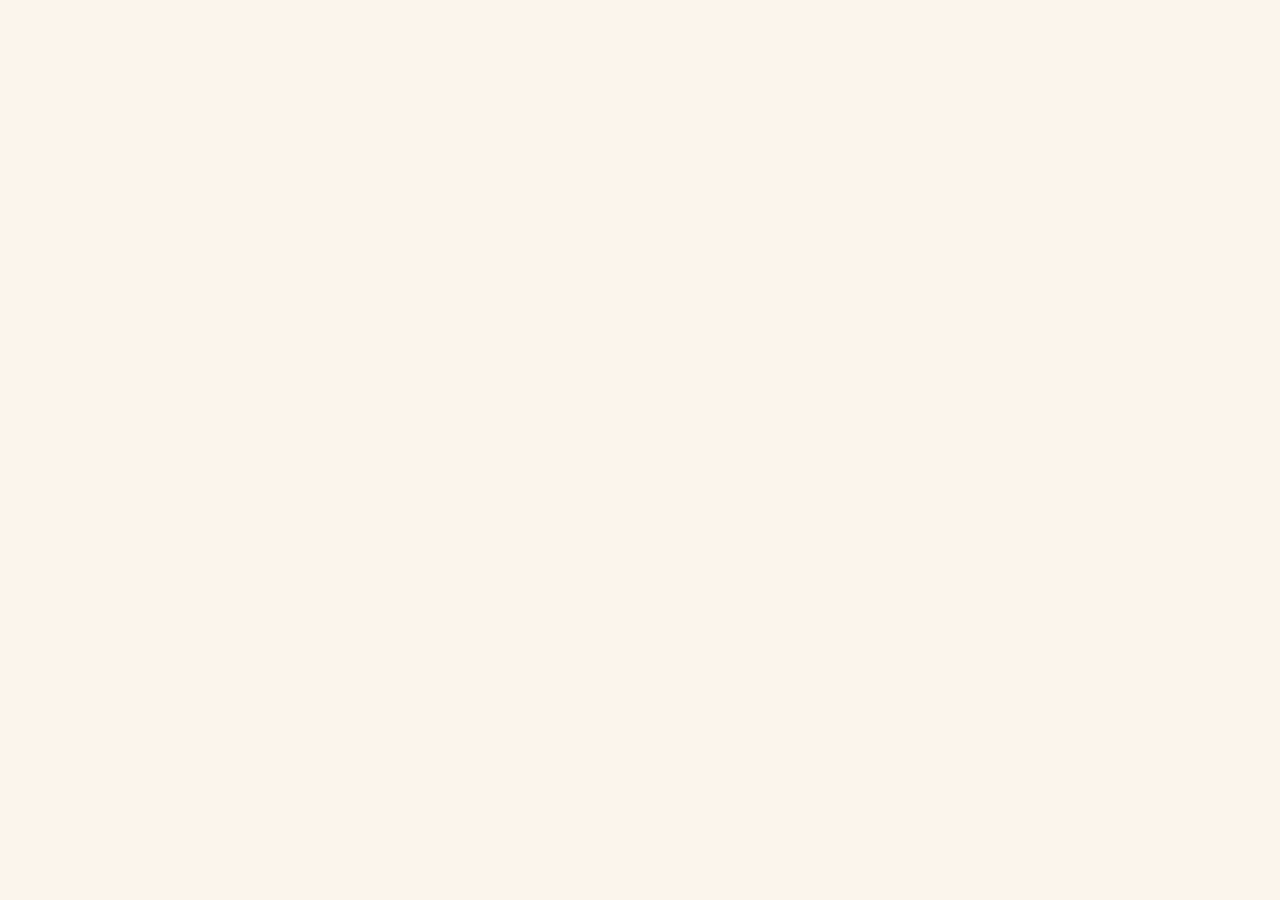
==== commit d7cf1a17: "Update index with real images" ====
--- a/index.html
+++ b/index.html
@@ -39,6 +39,7 @@
     { "@type": "OpeningHoursSpecification", "dayOfWeek": ["Monday","Tuesday","Wednesday","Thursday","Friday"], "opens": "10:00", "closes": "18:00" },
     { "@type": "OpeningHoursSpecification", "dayOfWeek": "Saturday", "opens": "10:00", "closes": "14:00" }
   ],
+  "foundingDate": "2019",
   "sameAs": [ "https://www.facebook.com/ohanaclouds", "https://www.instagram.com/ohanaclouds" ]
 }
 </script>
@@ -50,7 +51,7 @@
 <div class="age-gate" id="ageGate" hidden aria-modal="true" role="dialog" aria-labelledby="ageTitle">
   <div class="age-box">
     <img src="assets/img/logo.svg" alt="" aria-hidden="true">
-    <h2 id="ageTitle">Aloha! Bist du volljährig?</h2>
+    <h2 id="ageTitle">Aloha! Bist du vollj ährig?</h2>
     <div class="age-confirm">
       <p>Unsere Produkte richten sich ausschließlich an Erwachsene. Bitte bestätige, dass du mindestens 18&nbsp;Jahre alt bist.</p>
       <div class="btns">
@@ -62,270 +63,3 @@
     <div class="age-deny" id="ageDeny"><p>Schade – diese Seite ist erst ab 18&nbsp;Jahren zugänglich. Schau gern wieder vorbei, wenn du volljährig bist. 🌺</p></div>
   </div>
 </div>
-
-<!-- ===== Header ===== -->
-<header class="site-header">
-  <div class="container nav">
-    <a class="brand" href="index.html" aria-label="Ohana Clouds Startseite">
-      <img src="assets/img/logo.svg" alt="">
-      <span>Ohana Clouds<small>Vape · Elmshorn</small></span>
-    </a>
-    <nav class="nav-links" id="navLinks" aria-label="Hauptnavigation">
-      <a href="index.html" aria-current="page">Start</a>
-      <a href="sortiment.html">Sortiment</a>
-      <a href="ueber-uns.html">Über uns</a>
-      <a href="aktuelles.html">Aktuelles</a>
-      <a href="kontakt.html">Kontakt</a>
-    </nav>
-    <div class="nav-actions">
-      <div class="nav-cta">
-        <a class="btn btn--primary" href="tel:+4941217890509">
-          <svg viewBox="0 0 24 24" fill="currentColor"><path d="M6.6 10.8a15.5 15.5 0 006.6 6.6l2.2-2.2a1 1 0 011-.24 11.4 11.4 0 003.6.57 1 1 0 011 1V20a1 1 0 01-1 1A17 17 0 013 4a1 1 0 011-1h3.5a1 1 0 011 1 11.4 11.4 0 00.57 3.6 1 1 0 01-.25 1l-2.2 2.2z"/></svg>
-          Anrufen
-        </a>
-      </div>
-      <button class="nav-toggle" id="navToggle" aria-expanded="false" aria-controls="navLinks" aria-label="Menü öffnen"><span></span></button>
-    </div>
-  </div>
-</header>
-
-<main id="main">
-
-<!-- ===== Hero ===== -->
-<section class="hero">
-  <span class="hero-blob hero-blob--1"></span>
-  <span class="hero-blob hero-blob--2"></span>
-  <div class="container hero-inner">
-    <div class="hero-copy">
-      <div class="hero-badges">
-        <span class="pill"><svg viewBox="0 0 24 24" fill="currentColor"><path d="M12 2C8 2 5 5 5 9c0 5 7 13 7 13s7-8 7-13c0-4-3-7-7-7zm0 9.5A2.5 2.5 0 1112 6.5a2.5 2.5 0 010 5z"/></svg> Mitten in Elmshorn</span>
-        <span class="pill"><svg viewBox="0 0 24 24" fill="currentColor"><path d="M12 21s-7-4.35-9.5-8.5C1 9 3 5.5 6.5 5.5c2 0 3.5 1.5 5.5 3.5 2-2 3.5-3.5 5.5-3.5C21 5.5 23 9 21.5 12.5 19 16.65 12 21 12 21z"/></svg> Familiär geführt</span>
-      </div>
-      <h1>Dein Dampfer&#8209;Fachgeschäft mit <span class="accent">Ohana&#8209;Gefühl</span>.</h1>
-      <p class="lead">„Ohana“ heißt Familie – und genau so fühlt es sich bei uns an. Große Auswahl an Liquids, Hardware und Zubehör, dazu eine ehrliche Beratung, die zu dir passt. Komm vorbei und lass uns quatschen.</p>
-      <div class="hero-cta">
-        <a class="btn btn--primary" href="kontakt.html">
-          <svg viewBox="0 0 24 24" fill="currentColor"><path d="M12 2C8 2 5 5 5 9c0 5 7 13 7 13s7-8 7-13c0-4-3-7-7-7zm0 9.5A2.5 2.5 0 1112 6.5a2.5 2.5 0 010 5z"/></svg>
-          So findest du uns
-        </a>
-        <a class="btn btn--ghost" href="sortiment.html">Unser Sortiment</a>
-      </div>
-      <p class="trust-line">
-        <span class="stars" aria-hidden="true"><svg viewBox="0 0 24 24" fill="currentColor"><path d="M12 2l2.4 5.5L20 8l-4.2 3.9L17 18l-5-3-5 3 1.2-6.1L4 8l5.6-.5z"/></svg></span>
-        <span><strong>4,9&nbsp;/&nbsp;5</strong> aus über 130 Bewertungen · Mo–Fr 10–18, Sa 10–14&nbsp;Uhr</span>
-      </p>
-    </div>
-    <div class="hero-visual">
-      <div class="hero-card ratio-43">
-        <div class="photo-ph">
-          <div class="ph-inner">
-            <div class="ph-icon"><svg viewBox="0 0 24 24" fill="none" stroke="currentColor" stroke-width="1.6"><rect x="3" y="5" width="18" height="14" rx="2"/><circle cx="8.5" cy="10" r="1.5" fill="currentColor" stroke="none"/><path d="M21 17l-5-5-4 4-2-2-4 4"/></svg></div>
-            <span class="ph-label">Foto vom Laden / Schaufenster</span>
-            <span class="ph-sub">wird durch ein echtes Bild ersetzt</span>
-          </div>
-        </div>
-      </div>
-    </div>
-  </div>
-  <svg class="wave" viewBox="0 0 1440 80" preserveAspectRatio="none" aria-hidden="true" style="color:var(--sand-2)"><path fill="currentColor" d="M0 40c180 40 360 40 540 20s360-40 540-20 300 34 360 40V80H0z"/></svg>
-</section>
-
-<!-- ===== Sortiment ===== -->
-<section class="section section--sand2" id="sortiment">
-  <div class="container">
-    <div class="section-head reveal">
-      <span class="eyebrow">Unser Sortiment</span>
-      <h2>Alles zum Dampfen – an einem Ort</h2>
-      <p class="lead">Vom ersten Set bis zum Lieblingsliquid: Bei uns findest du eine sorgfältig ausgewählte Palette und Menschen, die sich wirklich damit auskennen.</p>
-    </div>
-    <div class="grid cards mt-2">
-      <article class="card reveal">
-        <div class="ic-badge"><svg viewBox="0 0 24 24" fill="currentColor"><path d="M8 2h8a1 1 0 011 1v3l-1 1v13a2 2 0 01-2 2H10a2 2 0 01-2-2V7L7 6V3a1 1 0 011-1zm2 8v9h4v-9h-4z"/></svg></div>
-        <h3>Liquids &amp; Aromen</h3>
-        <p>Eine große Auswahl an Geschmacksrichtungen – fruchtig, frisch oder klassisch. Ist etwas nicht vorrätig, bestellen wir es dir gern.</p>
-        <ul class="ticks"><li>Fertig-Liquids &amp; Aromen</li><li>Nikotinsalze &amp; Basen</li><li>Viele Marken &amp; Sorten</li></ul>
-      </article>
-      <article class="card card--coral reveal">
-        <div class="ic-badge"><svg viewBox="0 0 24 24" fill="currentColor"><path d="M6 3h12a2 2 0 012 2v14a2 2 0 01-2 2H6a2 2 0 01-2-2V5a2 2 0 012-2zm2 4v4h8V7H8z"/></svg></div>
-        <h3>Hardware &amp; Geräte</h3>
-        <p>Von einsteigerfreundlichen Pod-Systemen bis zum leistungsstarken Set – passend zu deinem Dampfstil und Budget.</p>
-        <ul class="ticks"><li>Einsteiger-Sets &amp; Pods</li><li>Verdampfer &amp; Akkuträger</li><li>Wir erklären dir alles</li></ul>
-      </article>
-      <article class="card card--sun reveal">
-        <div class="ic-badge"><svg viewBox="0 0 24 24" fill="currentColor"><path d="M12 2a5 5 0 015 5c0 2-1 3-1 5h-8c0-2-1-3-1-5a5 5 0 015-5zm-3 14h6v2a2 2 0 01-2 2h-2a2 2 0 01-2-2v-2z"/></svg></div>
-        <h3>Zubehör &amp; Verschleiß</h3>
-        <p>Coils, Watte, Akkus, Tanks und mehr – alles für den Alltag, damit dein Gerät zuverlässig läuft.</p>
-        <ul class="ticks"><li>Verdampferköpfe &amp; Coils</li><li>Akkus &amp; Ladegeräte</li><li>Ersatzteile &amp; Pflege</li></ul>
-      </article>
-    </div>
-    <div class="text-center mt-2 reveal"><a class="btn btn--ghost" href="sortiment.html">Mehr zum Sortiment &amp; zur Beratung</a></div>
-  </div>
-</section>
-
-<!-- ===== Über uns Teaser ===== -->
-<section class="section">
-  <div class="container split">
-    <div class="split-media reveal ratio-43">
-      <div class="photo-ph">
-        <div class="ph-inner">
-          <div class="ph-icon"><svg viewBox="0 0 24 24" fill="none" stroke="currentColor" stroke-width="1.6"><rect x="3" y="5" width="18" height="14" rx="2"/><circle cx="8.5" cy="10" r="1.5" fill="currentColor" stroke="none"/><path d="M21 17l-5-5-4 4-2-2-4 4"/></svg></div>
-          <span class="ph-label">Foto aus dem Laden</span>
-          <span class="ph-sub">z. B. Team, Theke oder Deko</span>
-        </div>
-      </div>
-    </div>
-    <div class="reveal">
-      <span class="eyebrow">Warum Ohana Clouds</span>
-      <h2>Ein Laden, der sich wie ein Wohnzimmer anfühlt</h2>
-      <p class="lead">Kein anonymer Onlineshop, sondern echte Menschen: Zwischen Surfbrettern, Tiki-Deko und Ukulelen nehmen wir uns Zeit für dich – ganz gleich, ob du neu einsteigst oder genau weißt, was du suchst.</p>
-      <div class="value-list">
-        <div class="value-item">
-          <span class="ic"><svg viewBox="0 0 24 24" fill="currentColor"><path d="M12 21s-7-4.35-9.5-8.5C1 9 3 5.5 6.5 5.5c2 0 3.5 1.5 5.5 3.5 2-2 3.5-3.5 5.5-3.5C21 5.5 23 9 21.5 12.5 19 16.65 12 21 12 21z"/></svg></span>
-          <div><h3>Ehrliche Beratung</h3><p>Wir empfehlen, was zu dir passt – nicht, was am teuersten ist. Fragen sind ausdrücklich erwünscht.</p></div>
-        </div>
-        <div class="value-item">
-          <span class="ic"><svg viewBox="0 0 24 24" fill="currentColor"><path d="M16 11a4 4 0 10-4-4 4 4 0 004 4zm-8 0a3 3 0 10-3-3 3 3 0 003 3zm0 2c-2.7 0-6 1.34-6 4v2h8v-2c0-1 .4-1.9 1-2.6C10.7 13.2 9.3 13 8 13zm8 0c-.6 0-1.2.05-1.8.13A4.9 4.9 0 0116 17v2h6v-2c0-2.66-3.3-4-6-4z"/></svg></span>
-          <div><h3>Familiäre Atmosphäre</h3><p>Bei uns bist du Gast, nicht Kundennummer. Samstags gibt's schon mal einen Kaffee dazu.</p></div>
-        </div>
-        <div class="value-item">
-          <span class="ic"><svg viewBox="0 0 24 24" fill="currentColor"><path d="M3 3h18v2H3zm2 4h14l-1 12a2 2 0 01-2 2H8a2 2 0 01-2-2L5 7zm4 3v7h2v-7H9zm4 0v7h2v-7h-2z"/></svg></span>
-          <div><h3>Große, gepflegte Auswahl</h3><p>Bewährte Marken und immer wieder Neues zum Entdecken – und was fehlt, besorgen wir.</p></div>
-        </div>
-      </div>
-      <div class="mt-2"><a class="btn btn--ghost" href="ueber-uns.html">Lern uns kennen</a></div>
-    </div>
-  </div>
-</section>
-
-<!-- ===== Galerie ===== -->
-<section class="section section--sand2">
-  <div class="container">
-    <div class="section-head section-head--center reveal">
-      <span class="eyebrow">Einblicke</span>
-      <h2>Ein bisschen Insel-Feeling in Elmshorn</h2>
-      <p class="lead">Hier entstehen später echte Impressionen aus dem Laden. Bis dahin zeigen die Platzhalter, wo die Fotos ihren Platz finden.</p>
-    </div>
-    <div class="grid gallery mt-2 reveal">
-      <figure class="tile wide"><div class="photo-ph"><div class="ph-inner"><span class="ph-label">Ladenansicht</span><span class="ph-sub">Innenraum &amp; Theke</span></div></div><figcaption>Willkommen in der Ohana</figcaption></figure>
-      <figure class="tile"><div class="photo-ph"><div class="ph-inner"><span class="ph-label">Liquids</span></div></div><figcaption>Große Auswahl</figcaption></figure>
-      <figure class="tile"><div class="photo-ph"><div class="ph-inner"><span class="ph-label">Hardware</span></div></div><figcaption>Geräte &amp; Sets</figcaption></figure>
-      <figure class="tile"><div class="photo-ph"><div class="ph-inner"><span class="ph-label">Deko</span></div></div><figcaption>Tiki &amp; Aloha</figcaption></figure>
-      <figure class="tile"><div class="photo-ph"><div class="ph-inner"><span class="ph-label">Team</span></div></div><figcaption>Rick &amp; Bea</figcaption></figure>
-    </div>
-    <p class="text-center mt-2 reveal" style="color:var(--muted);font-size:.92rem">Aktuelle Bilder findest du auf <a href="https://www.instagram.com/ohanaclouds" target="_blank" rel="noopener">Instagram</a> und <a href="https://www.facebook.com/ohanaclouds" target="_blank" rel="noopener">Facebook</a>.</p>
-  </div>
-</section>
-
-<!-- ===== Bewertungen (dezenter Slider) ===== -->
-<section class="section">
-  <div class="container">
-    <div class="section-head section-head--center reveal">
-      <span class="eyebrow">Stimmen</span>
-      <h2>Das sagen unsere Gäste</h2>
-    </div>
-    <div class="reviews mt-2 reveal" id="reviewsSlider">
-      <div class="reviews-track-wrap"><div class="reviews-track"></div></div>
-      <div class="reviews-nav">
-        <button class="rev-arrow rev-prev" type="button" aria-label="Vorherige Bewertung"><svg viewBox="0 0 24 24" fill="none" stroke="currentColor" stroke-width="2"><path d="M15 18l-6-6 6-6"/></svg></button>
-        <div class="reviews-dots" role="tablist" aria-label="Bewertungen"></div>
-        <button class="rev-arrow rev-next" type="button" aria-label="Nächste Bewertung"><svg viewBox="0 0 24 24" fill="none" stroke="currentColor" stroke-width="2"><path d="M9 6l6 6-6 6"/></svg></button>
-      </div>
-      <p class="reviews-note">Beispielhafte Auszüge – hier werden die aktuellen Google-Bewertungen eingebunden.</p>
-    </div>
-  </div>
-</section>
-
-<!-- ===== Aktuelles Teaser ===== -->
-<section class="section section--sand2">
-  <div class="container">
-    <div class="section-head reveal" style="display:flex;justify-content:space-between;align-items:flex-end;flex-wrap:wrap;gap:1rem;max-width:none">
-      <div>
-        <span class="eyebrow">Aktuelles</span>
-        <h2>Neuigkeiten aus dem Laden</h2>
-      </div>
-      <a class="btn btn--ghost" href="aktuelles.html">Alle Neuigkeiten</a>
-    </div>
-    <div class="grid news-grid mt-2" id="newsTeaser"></div>
-  </div>
-</section>
-
-<!-- ===== Standort / Kontakt ===== -->
-<section class="section" id="kontakt">
-  <div class="container info-grid">
-    <div class="reveal">
-      <span class="eyebrow">Besuch uns</span>
-      <h2>Schau vorbei – wir freuen uns auf dich</h2>
-      <p class="lead">Mitten in Elmshorn, gut erreichbar. Ruf kurz an oder komm einfach spontan rein.</p>
-      <div class="info-list mt-2">
-        <div class="info-row">
-          <span class="ic"><svg viewBox="0 0 24 24" fill="currentColor"><path d="M12 2C8 2 5 5 5 9c0 5 7 13 7 13s7-8 7-13c0-4-3-7-7-7zm0 9.5A2.5 2.5 0 1112 6.5a2.5 2.5 0 010 5z"/></svg></span>
-          <div><h3>Adresse</h3><p>Schilfweg 2, 25337 Elmshorn</p><a href="https://www.google.com/maps/dir/?api=1&destination=Ohana+Clouds+Schilfweg+2+25337+Elmshorn" target="_blank" rel="noopener">Route planen →</a></div>
-        </div>
-        <div class="info-row">
-          <span class="ic"><svg viewBox="0 0 24 24" fill="currentColor"><path d="M6.6 10.8a15.5 15.5 0 006.6 6.6l2.2-2.2a1 1 0 011-.24 11.4 11.4 0 003.6.57 1 1 0 011 1V20a1 1 0 01-1 1A17 17 0 013 4a1 1 0 011-1h3.5a1 1 0 011 1 11.4 11.4 0 00.57 3.6 1 1 0 01-.25 1l-2.2 2.2z"/></svg></span>
-          <div><h3>Telefon</h3><p>Am schnellsten erreichst du uns telefonisch.</p><a href="tel:+4941217890509">04121 7890509</a></div>
-        </div>
-        <div class="info-row">
-          <span class="ic"><svg viewBox="0 0 24 24" fill="currentColor"><path d="M4 4h16a2 2 0 012 2v12a2 2 0 01-2 2H4a2 2 0 01-2-2V6a2 2 0 012-2zm0 4v10h16V8l-8 5-8-5zm1.6-2L12 10l6.4-4H5.6z"/></svg></span>
-          <div><h3>E-Mail</h3><p>Für Anfragen in Ruhe.</p><a href="mailto:info@ohanaclouds.de">info@ohanaclouds.de</a></div>
-        </div>
-      </div>
-    </div>
-    <div class="reveal">
-      <h3 style="margin-bottom:1rem">Öffnungszeiten</h3>
-      <table class="hours-table">
-        <tbody>
-          <tr data-day="1"><th>Montag</th><td>10:00 – 18:00</td></tr>
-          <tr data-day="2"><th>Dienstag</th><td>10:00 – 18:00</td></tr>
-          <tr data-day="3"><th>Mittwoch</th><td>10:00 – 18:00</td></tr>
-          <tr data-day="4"><th>Donnerstag</th><td>10:00 – 18:00</td></tr>
-          <tr data-day="5"><th>Freitag</th><td>10:00 – 18:00</td></tr>
-          <tr data-day="6"><th>Samstag</th><td>10:00 – 14:00</td></tr>
-          <tr data-day="0" class="closed"><th>Sonntag</th><td>geschlossen</td></tr>
-        </tbody>
-      </table>
-      <div class="map-embed mt-2">
-        <iframe title="Standort von Ohana Clouds auf Google Maps" loading="lazy" referrerpolicy="no-referrer-when-downgrade" src="https://www.google.com/maps?q=Ohana%20Clouds%2C%20Schilfweg%202%2C%2025337%20Elmshorn&output=embed"></iframe>
-      </div>
-    </div>
-  </div>
-</section>
-
-</main>
-
-<!-- ===== Footer ===== -->
-<footer class="site-footer">
-  <div class="container">
-    <div class="footer-grid">
-      <div>
-        <span class="footer-brand"><img src="assets/img/logo.svg" alt="">Ohana Clouds</span>
-        <p>Dein familiäres Dampfer-Fachgeschäft im Herzen von Elmshorn. Aloha &amp; willkommen in der Ohana. 🌺</p>
-        <div class="social">
-          <a href="https://www.facebook.com/ohanaclouds" target="_blank" rel="noopener" aria-label="Ohana Clouds auf Facebook"><svg viewBox="0 0 24 24" fill="currentColor"><path d="M22 12a10 10 0 10-11.6 9.9v-7H7.9V12h2.5V9.8c0-2.5 1.5-3.9 3.8-3.9 1.1 0 2.2.2 2.2.2v2.5h-1.2c-1.2 0-1.6.75-1.6 1.5V12h2.7l-.4 2.9h-2.3v7A10 10 0 0022 12z"/></svg></a>
-          <a href="https://www.instagram.com/ohanaclouds" target="_blank" rel="noopener" aria-label="Ohana Clouds auf Instagram"><svg viewBox="0 0 24 24" fill="currentColor"><path d="M12 2c2.7 0 3 0 4.1.06 1.1.05 1.8.24 2.5.5.7.27 1.2.63 1.8 1.2.57.57.93 1.1 1.2 1.8.26.66.45 1.4.5 2.5C22 9.2 22 9.5 22 12s0 2.8-.06 3.9c-.05 1.1-.24 1.8-.5 2.5a5 5 0 01-1.2 1.8 5 5 0 01-1.8 1.2c-.66.26-1.4.45-2.5.5C14.8 22 14.5 22 12 22s-2.8 0-3.9-.06c-1.1-.05-1.8-.24-2.5-.5a5 5 0 01-1.8-1.2 5 5 0 01-1.2-1.8c-.26-.66-.45-1.4-.5-2.5C2 14.8 2 14.5 2 12s0-2.8.06-3.9c.05-1.1.24-1.8.5-2.5a5 5 0 011.2-1.8A5 5 0 015.6 2.6c.66-.26 1.4-.45 2.5-.5C9.2 2 9.5 2 12 2zm0 5a5 5 0 100 10 5 5 0 000-10zm0 8.2A3.2 3.2 0 1112 8.8a3.2 3.2 0 010 6.4zM17.8 7a1.2 1.2 0 100-2.4 1.2 1.2 0 000 2.4z"/></svg></a>
-        </div>
-      </div>
-      <div class="footer-col"><h4>Seiten</h4><ul><li><a href="index.html">Start</a></li><li><a href="sortiment.html">Sortiment</a></li><li><a href="ueber-uns.html">Über uns</a></li><li><a href="aktuelles.html">Aktuelles</a></li><li><a href="kontakt.html">Kontakt</a></li></ul></div>
-      <div class="footer-col"><h4>Rechtliches</h4><ul><li><a href="impressum.html">Impressum</a></li><li><a href="datenschutz.html">Datenschutz</a></li></ul></div>
-      <div class="footer-col"><h4>Kontakt</h4>
-        <ul class="footer-contact">
-          <li><svg viewBox="0 0 24 24" fill="currentColor"><path d="M12 2C8 2 5 5 5 9c0 5 7 13 7 13s7-8 7-13c0-4-3-7-7-7zm0 9.5A2.5 2.5 0 1112 6.5a2.5 2.5 0 010 5z"/></svg><span>Schilfweg 2<br>25337 Elmshorn</span></li>
-          <li><svg viewBox="0 0 24 24" fill="currentColor"><path d="M6.6 10.8a15.5 15.5 0 006.6 6.6l2.2-2.2a1 1 0 011-.24 11.4 11.4 0 003.6.57 1 1 0 011 1V20a1 1 0 01-1 1A17 17 0 013 4a1 1 0 011-1h3.5a1 1 0 011 1 11.4 11.4 0 00.57 3.6 1 1 0 01-.25 1l-2.2 2.2z"/></svg><a href="tel:+4941217890509">04121 7890509</a></li>
-          <li><svg viewBox="0 0 24 24" fill="currentColor"><path d="M4 4h16a2 2 0 012 2v12a2 2 0 01-2 2H4a2 2 0 01-2-2V6a2 2 0 012-2zm0 4v10h16V8l-8 5-8-5z"/></svg><a href="mailto:info@ohanaclouds.de">info@ohanaclouds.de</a></li>
-        </ul>
-      </div>
-    </div>
-    <div class="footer-bottom">
-      <p>© <span id="year">2026</span> Ohana Clouds · Elmshorn</p>
-      <nav aria-label="Rechtliche Links">
-        <a href="impressum.html">Impressum</a>
-        <a href="datenschutz.html">Datenschutz</a>
-        <span class="age-note">🔞 Verkauf nur ab 18 Jahren</span>
-      </nav>
-    </div>
-  </div>
-</footer>
-
-<script src="assets/js/main.js" defer></script>
-</body>
-</html>
--- a/assets/css/styles.css
+++ b/assets/css/styles.css
@@ -0,0 +1,489 @@
+/* =====================================================================
+   Ohana Clouds — Design System
+   Vape-Fachgeschäft Elmshorn · hawaiianisch-familiäre Markenwelt
+   ===================================================================== */
+
+:root {
+  /* Farben */
+  --ocean:       #0E4C5A;   /* Primär – tiefes Meer-Türkis */
+  --ocean-deep:  #083744;
+  --lagoon:      #2E8B8B;   /* Sekundär – Lagune */
+  --coral:       #EC6A52;   /* Akzent – Hibiskus / Sonnenuntergang */
+  --coral-dark:  #d1543d;
+  --sun:         #F2A93C;   /* warmer Gold-Akzent */
+  --sand:        #FBF5EC;   /* Seitenhintergrund */
+  --sand-2:      #F4EADA;   /* abgesetzter Sand */
+  --cream:       #FFFFFF;   /* Karten */
+  --ink:         #14252A;   /* Text */
+  --muted:       #5B6B70;   /* gedämpfter Text */
+  --line:        #E8DECC;   /* Linien auf Sand */
+  --line-soft:   #EFE7D8;
+
+  /* Typografie */
+  --font-head: "Fraunces", Georgia, "Times New Roman", serif;
+  --font-body: "Inter", -apple-system, BlinkMacSystemFont, "Segoe UI", Roboto, Helvetica, Arial, sans-serif;
+
+  /* Radius, Schatten, Abstände */
+  --r-sm: 10px;
+  --r:    16px;
+  --r-lg: 24px;
+  --shadow-sm: 0 1px 2px rgba(8,55,68,.06), 0 2px 8px rgba(8,55,68,.05);
+  --shadow:    0 6px 24px rgba(8,55,68,.09), 0 2px 6px rgba(8,55,68,.05);
+  --shadow-lg: 0 18px 48px rgba(8,55,68,.14);
+  --container: 1180px;
+  --gap: clamp(1rem, 3vw, 2rem);
+}
+
+/* ---------- Reset ---------- */
+*, *::before, *::after { box-sizing: border-box; }
+* { margin: 0; }
+html { -webkit-text-size-adjust: 100%; scroll-behavior: smooth; }
+body {
+  font-family: var(--font-body);
+  color: var(--ink);
+  background: var(--sand);
+  line-height: 1.65;
+  font-size: clamp(1rem, .96rem + .2vw, 1.075rem);
+  -webkit-font-smoothing: antialiased;
+  text-rendering: optimizeLegibility;
+  overflow-x: hidden;
+}
+img, svg, picture { max-width: 100%; display: block; height: auto; }
+a { color: var(--ocean); text-decoration: none; }
+a:hover { color: var(--coral); }
+ul { padding: 0; list-style: none; }
+button { font: inherit; cursor: pointer; }
+
+@media (prefers-reduced-motion: reduce) {
+  html { scroll-behavior: auto; }
+  *, *::before, *::after { animation-duration: .001ms !important; transition-duration: .001ms !important; }
+}
+
+/* ---------- Typografie ---------- */
+h1, h2, h3, h4 {
+  font-family: var(--font-head);
+  font-weight: 600;
+  line-height: 1.1;
+  letter-spacing: -.01em;
+  color: var(--ocean-deep);
+  font-optical-sizing: auto;
+}
+h1 { font-size: clamp(2.35rem, 1.6rem + 3.4vw, 4rem); }
+h2 { font-size: clamp(1.85rem, 1.35rem + 2vw, 2.7rem); }
+h3 { font-size: clamp(1.2rem, 1.05rem + .6vw, 1.45rem); }
+p { color: var(--ink); }
+.lead { font-size: clamp(1.1rem, 1rem + .5vw, 1.3rem); color: var(--muted); line-height: 1.6; }
+
+/* ---------- Layout ---------- */
+.container { width: min(100% - 2.4rem, var(--container)); margin-inline: auto; }
+.section { padding: clamp(3.5rem, 3rem + 4vw, 6.5rem) 0; }
+.section--tight { padding: clamp(2.5rem, 2rem + 3vw, 4rem) 0; }
+.section--sand2 { background: var(--sand-2); }
+.section--ocean { background: var(--ocean); color: #eaf5f5; }
+.section--ocean h2, .section--ocean h3 { color: #fff; }
+.grid { display: grid; gap: var(--gap); }
+.eyebrow {
+  display: inline-flex; align-items: center; gap: .5rem;
+  font-family: var(--font-body); font-weight: 600; font-size: .82rem;
+  letter-spacing: .12em; text-transform: uppercase; color: var(--coral);
+  margin-bottom: 1rem;
+}
+.eyebrow::before { content: ""; width: 26px; height: 2px; background: var(--coral); border-radius: 2px; }
+.section--ocean .eyebrow { color: var(--sun); }
+.section--ocean .eyebrow::before { background: var(--sun); }
+.section-head { max-width: 62ch; }
+.section-head--center { max-width: 66ch; margin-inline: auto; text-align: center; }
+.section-head--center .eyebrow { justify-content: center; }
+
+/* ---------- Buttons ---------- */
+.btn {
+  display: inline-flex; align-items: center; justify-content: center; gap: .55rem;
+  font-weight: 600; font-size: 1rem; line-height: 1;
+  padding: .95rem 1.5rem; border-radius: var(--r-sm);
+  border: 2px solid transparent; cursor: pointer;
+  transition: transform .18s ease, box-shadow .18s ease, background .18s ease, color .18s ease;
+  min-height: 48px; text-align: center;
+}
+.btn svg { width: 1.1em; height: 1.1em; }
+.btn--primary { background: var(--coral); color: #fff; box-shadow: 0 6px 18px rgba(236,106,82,.32); }
+.btn--primary:hover { background: var(--coral-dark); color: #fff; transform: translateY(-2px); box-shadow: 0 10px 24px rgba(236,106,82,.38); }
+.btn--ghost { background: transparent; color: var(--ocean); border-color: var(--ocean); }
+.btn--ghost:hover { background: var(--ocean); color: #fff; transform: translateY(-2px); }
+.btn--light { background: #fff; color: var(--ocean-deep); }
+.btn--light:hover { background: var(--sand); color: var(--ocean-deep); transform: translateY(-2px); }
+.btn--outline-light { background: transparent; color: #fff; border-color: rgba(255,255,255,.6); }
+.btn--outline-light:hover { background: rgba(255,255,255,.12); color: #fff; border-color:#fff; transform: translateY(-2px); }
+.btn--block { width: 100%; }
+
+:focus-visible { outline: 3px solid var(--sun); outline-offset: 2px; border-radius: 4px; }
+
+/* ---------- Skip link ---------- */
+.skip-link {
+  position: absolute; left: 1rem; top: -60px; z-index: 200;
+  background: var(--ocean); color: #fff; padding: .7rem 1.1rem; border-radius: 8px;
+  transition: top .2s ease;
+}
+.skip-link:focus { top: 1rem; color:#fff; }
+
+/* ---------- Header ---------- */
+.site-header {
+  position: sticky; top: 0; z-index: 100;
+  background: rgba(251,245,236,.88);
+  backdrop-filter: saturate(140%) blur(10px);
+  border-bottom: 1px solid var(--line);
+}
+.nav { display: flex; align-items: center; justify-content: space-between; gap: 1rem; min-height: 74px; }
+.brand { display: inline-flex; align-items: center; gap: .65rem; font-family: var(--font-head); font-weight: 600; font-size: 1.28rem; color: var(--ocean-deep); letter-spacing: -.01em; }
+.brand:hover { color: var(--ocean-deep); }
+.brand img { width: 40px; height: 40px; }
+.brand small { display:block; font-family: var(--font-body); font-weight: 500; font-size: .64rem; letter-spacing: .22em; text-transform: uppercase; color: var(--coral); margin-top: 2px; }
+.nav-links { display: flex; align-items: center; gap: .3rem; }
+.nav-links a {
+  color: var(--ink); font-weight: 500; padding: .55rem .85rem; border-radius: 8px; font-size: .98rem;
+  transition: background .15s ease, color .15s ease;
+}
+.nav-links a:hover { color: var(--ocean); background: rgba(46,139,139,.1); }
+.nav-links a[aria-current="page"] { color: var(--ocean-deep); background: rgba(46,139,139,.14); font-weight: 600; }
+.nav-cta { display: flex; align-items: center; gap: .6rem; }
+.nav-actions { display: flex; align-items: center; gap: .8rem; }
+
+/* Burger */
+.nav-toggle { display: none; width: 46px; height: 46px; border: 1px solid var(--line); border-radius: 10px; background: var(--cream); align-items: center; justify-content: center; }
+.nav-toggle span, .nav-toggle span::before, .nav-toggle span::after {
+  content: ""; display: block; width: 20px; height: 2px; background: var(--ocean-deep); border-radius: 2px; position: relative; transition: transform .25s ease, opacity .2s ease;
+}
+.nav-toggle span::before { position: absolute; top: -6px; }
+.nav-toggle span::after { position: absolute; top: 6px; }
+.nav-toggle[aria-expanded="true"] span { background: transparent; }
+.nav-toggle[aria-expanded="true"] span::before { transform: translateY(6px) rotate(45deg); }
+.nav-toggle[aria-expanded="true"] span::after { transform: translateY(-6px) rotate(-45deg); }
+
+@media (max-width: 900px) {
+  .nav-toggle { display: inline-flex; }
+  .nav-links {
+    position: fixed; inset: 74px 0 auto 0; flex-direction: column; align-items: stretch; gap: .2rem;
+    background: var(--sand); border-bottom: 1px solid var(--line); padding: 1rem 1.2rem 1.6rem;
+    box-shadow: var(--shadow-lg); transform: translateY(-140%); transition: transform .3s ease; visibility: hidden;
+  }
+  .nav-links.open { transform: translateY(0); visibility: visible; }
+  .nav-links a { padding: .95rem 1rem; font-size: 1.08rem; }
+  .nav-cta .btn--ghost { display: none; }
+}
+
+/* ---------- Hero ---------- */
+.hero { position: relative; overflow: hidden; background: linear-gradient(180deg, var(--sand) 0%, var(--sand-2) 100%); }
+.hero-inner { display: grid; grid-template-columns: 1.05fr .95fr; gap: clamp(1.5rem, 4vw, 4rem); align-items: center; padding: clamp(3rem, 2rem + 5vw, 6rem) 0 clamp(3.5rem,3rem+3vw,5.5rem); }
+.hero-badges { display: flex; flex-wrap: wrap; gap: .5rem; margin-bottom: 1.4rem; }
+.pill {
+  display: inline-flex; align-items: center; gap: .45rem;
+  background: var(--cream); border: 1px solid var(--line); color: var(--ocean-deep);
+  padding: .4rem .8rem; border-radius: 999px; font-size: .82rem; font-weight: 600; box-shadow: var(--shadow-sm);
+}
+.pill svg { width: 15px; height: 15px; color: var(--coral); }
+.hero h1 { margin-bottom: 1.1rem; }
+.hero h1 .accent { color: var(--coral); font-style: italic; }
+.hero .lead { margin-bottom: 1.9rem; max-width: 46ch; }
+.hero-cta { display: flex; flex-wrap: wrap; gap: .8rem; margin-bottom: 1.7rem; }
+.hero-meta { display: flex; flex-wrap: wrap; gap: 1.4rem 2rem; align-items: center; color: var(--muted); font-size: .92rem; }
+.hero-meta strong { color: var(--ocean-deep); }
+.hero-rating { display: inline-flex; align-items: center; gap: .5rem; font-weight: 600; color: var(--ocean-deep); }
+.stars { display: inline-flex; gap: 1px; color: var(--sun); }
+.stars svg { width: 17px; height: 17px; }
+
+.hero-visual { position: relative; }
+.hero-card {
+  position: relative; background: var(--cream); border: 1px solid var(--line);
+  border-radius: var(--r-lg); box-shadow: var(--shadow-lg); overflow: hidden;
+}
+.hero-card .art { display: block; width: 100%; height: auto; }
+.hero-float {
+  position: absolute; background: var(--cream); border: 1px solid var(--line);
+  border-radius: var(--r); box-shadow: var(--shadow); padding: .85rem 1.05rem;
+  display: flex; align-items: center; gap: .7rem; font-size: .88rem;
+}
+.hero-float strong { display: block; color: var(--ocean-deep); font-size: .96rem; }
+.hero-float span { color: var(--muted); }
+.hero-float .ic { width: 38px; height: 38px; flex: none; border-radius: 10px; display: grid; place-items: center; background: rgba(46,139,139,.12); color: var(--lagoon); }
+.hero-float .ic svg { width: 20px; height: 20px; }
+.hero-float--tl { top: 1.2rem; left: -1.1rem; }
+.hero-float--br { bottom: 1.2rem; right: -1.1rem; }
+.hero-float--br .ic { background: rgba(236,106,82,.14); color: var(--coral); }
+
+@media (max-width: 860px) {
+  .hero-inner { grid-template-columns: 1fr; text-align: left; }
+  .hero-visual { order: -1; margin-bottom: .5rem; max-width: 520px; }
+  .hero-float--tl { left: .4rem; }
+  .hero-float--br { right: .4rem; }
+}
+@media (max-width: 460px) {
+  .hero-float { display: none; }
+}
+
+/* Wave divider */
+.wave { display: block; width: 100%; height: auto; color: var(--sand); }
+.wave--flip { transform: scaleY(-1); }
+
+/* ---------- Cards ---------- */
+.cards { grid-template-columns: repeat(auto-fit, minmax(250px, 1fr)); }
+.card {
+  background: var(--cream); border: 1px solid var(--line); border-radius: var(--r);
+  padding: 1.7rem; box-shadow: var(--shadow-sm); transition: transform .2s ease, box-shadow .2s ease, border-color .2s ease;
+  height: 100%;
+}
+.card:hover { transform: translateY(-4px); box-shadow: var(--shadow); border-color: var(--line-soft); }
+.card .ic-badge {
+  width: 54px; height: 54px; border-radius: 14px; display: grid; place-items: center;
+  background: linear-gradient(145deg, rgba(46,139,139,.14), rgba(46,139,139,.06)); color: var(--lagoon); margin-bottom: 1.1rem;
+}
+.card .ic-badge svg { width: 26px; height: 26px; }
+.card--coral .ic-badge { background: linear-gradient(145deg, rgba(236,106,82,.16), rgba(236,106,82,.06)); color: var(--coral); }
+.card--sun .ic-badge { background: linear-gradient(145deg, rgba(242,169,60,.2), rgba(242,169,60,.07)); color: #c9871f; }
+.card h3 { margin-bottom: .5rem; }
+.card p { color: var(--muted); font-size: .98rem; }
+.card ul.ticks { margin-top: 1rem; display: grid; gap: .5rem; }
+.card ul.ticks li { position: relative; padding-left: 1.6rem; color: var(--ink); font-size: .95rem; }
+.card ul.ticks li::before {
+  content: ""; position: absolute; left: 0; top: .35em; width: 15px; height: 15px;
+  background: var(--coral); border-radius: 50%;
+  -webkit-mask: url("data:image/svg+xml,%3Csvg xmlns='http://www.w3.org/2000/svg' viewBox='0 0 24 24'%3E%3Cpath fill='white' d='M9 16.2 4.8 12l-1.4 1.4L9 19 21 7l-1.4-1.4z'/%3E%3C/svg%3E") center/contain no-repeat;
+          mask: url("data:image/svg+xml,%3Csvg xmlns='http://www.w3.org/2000/svg' viewBox='0 0 24 24'%3E%3Cpath fill='white' d='M9 16.2 4.8 12l-1.4 1.4L9 19 21 7l-1.4-1.4z'/%3E%3C/svg%3E") center/contain no-repeat;
+}
+
+/* ---------- Feature split ---------- */
+.split { display: grid; grid-template-columns: 1fr 1fr; gap: clamp(1.5rem, 4vw, 4rem); align-items: center; }
+.split--reverse .split-media { order: 2; }
+.split-media { border-radius: var(--r-lg); overflow: hidden; box-shadow: var(--shadow); border: 1px solid var(--line); background: var(--cream); }
+@media (max-width: 820px) {
+  .split { grid-template-columns: 1fr; }
+  .split--reverse .split-media { order: 0; }
+}
+.value-list { display: grid; gap: 1.3rem; margin-top: 1.6rem; }
+.value-item { display: flex; gap: 1rem; align-items: flex-start; }
+.value-item .ic { flex: none; width: 44px; height: 44px; border-radius: 12px; display: grid; place-items: center; background: rgba(46,139,139,.12); color: var(--lagoon); }
+.value-item .ic svg { width: 22px; height: 22px; }
+.value-item h3 { font-size: 1.15rem; margin-bottom: .2rem; }
+.value-item p { color: var(--muted); font-size: .96rem; }
+
+/* ---------- Stats ---------- */
+.stats { grid-template-columns: repeat(auto-fit, minmax(160px,1fr)); text-align: center; gap: 1.5rem; }
+.stat .num { font-family: var(--font-head); font-size: clamp(2.2rem, 1.6rem + 2vw, 3rem); color: var(--coral); font-weight: 600; line-height: 1; }
+.section--ocean .stat .num { color: var(--sun); }
+.stat .lbl { color: var(--muted); font-size: .92rem; margin-top: .4rem; }
+.section--ocean .stat .lbl { color: #bfe0e0; }
+
+/* ---------- Gallery ---------- */
+.gallery { grid-template-columns: repeat(4, 1fr); gap: 1rem; }
+.gallery .tile { position: relative; border-radius: var(--r); overflow: hidden; aspect-ratio: 1/1; box-shadow: var(--shadow-sm); border: 1px solid var(--line); background: var(--cream); }
+.gallery .tile.wide { grid-column: span 2; aspect-ratio: 2/1; }
+.gallery .tile svg, .gallery .tile img { width: 100%; height: 100%; object-fit: cover; }
+.gallery .tile figcaption {
+  position: absolute; inset: auto 0 0 0; padding: .8rem .9rem; color: #fff; font-size: .85rem; font-weight: 500;
+  background: linear-gradient(0deg, rgba(8,55,68,.72), transparent);
+}
+@media (max-width: 720px) { .gallery { grid-template-columns: repeat(2, 1fr); } .gallery .tile.wide { grid-column: span 2; } }
+
+/* ---------- Testimonials ---------- */
+.quotes { grid-template-columns: repeat(auto-fit, minmax(280px,1fr)); }
+.quote { background: var(--cream); border: 1px solid var(--line); border-radius: var(--r); padding: 1.7rem; box-shadow: var(--shadow-sm); display: flex; flex-direction: column; gap: 1rem; }
+.quote .stars { margin-bottom: .1rem; }
+.quote p { font-size: 1.02rem; }
+.quote .who { display: flex; align-items: center; gap: .8rem; margin-top: auto; }
+.quote .avatar { width: 42px; height: 42px; border-radius: 50%; flex: none; display: grid; place-items: center; font-weight: 700; color: #fff; font-family: var(--font-head); }
+.quote .who strong { display: block; color: var(--ocean-deep); font-size: .95rem; }
+.quote .who span { color: var(--muted); font-size: .84rem; }
+
+/* ---------- CTA band ---------- */
+.cta-band { position: relative; overflow: hidden; }
+.cta-inner { display: grid; grid-template-columns: 1.3fr .7fr; gap: 2rem; align-items: center; }
+.cta-inner .btns { display: flex; flex-wrap: wrap; gap: .8rem; justify-content: flex-end; }
+@media (max-width: 760px) { .cta-inner { grid-template-columns: 1fr; } .cta-inner .btns { justify-content: flex-start; } }
+
+/* ---------- Info / contact ---------- */
+.info-grid { grid-template-columns: 1.1fr .9fr; align-items: start; gap: clamp(1.5rem,4vw,3.5rem); }
+@media (max-width: 820px) { .info-grid { grid-template-columns: 1fr; } }
+.info-list { display: grid; gap: 1.1rem; }
+.info-row { display: flex; gap: 1rem; align-items: flex-start; background: var(--cream); border: 1px solid var(--line); border-radius: var(--r); padding: 1.1rem 1.2rem; box-shadow: var(--shadow-sm); }
+.info-row .ic { flex: none; width: 46px; height: 46px; border-radius: 12px; display: grid; place-items: center; background: rgba(46,139,139,.12); color: var(--lagoon); }
+.info-row .ic svg { width: 22px; height: 22px; }
+.info-row h3 { font-size: 1.08rem; margin-bottom: .15rem; }
+.info-row p, .info-row a { color: var(--muted); font-size: .98rem; }
+.info-row a { font-weight: 600; color: var(--ocean); }
+.info-row a:hover { color: var(--coral); }
+
+.hours-table { width: 100%; border-collapse: collapse; background: var(--cream); border: 1px solid var(--line); border-radius: var(--r); overflow: hidden; box-shadow: var(--shadow-sm); }
+.hours-table th, .hours-table td { text-align: left; padding: .8rem 1.1rem; border-bottom: 1px solid var(--line-soft); font-size: .96rem; }
+.hours-table tr:last-child th, .hours-table tr:last-child td { border-bottom: none; }
+.hours-table td { text-align: right; color: var(--ocean-deep); font-weight: 600; font-variant-numeric: tabular-nums; }
+.hours-table th { font-weight: 500; color: var(--ink); }
+.hours-table tr.closed td { color: var(--muted); font-weight: 500; }
+.hours-table tr.today { background: rgba(242,169,60,.12); }
+.hours-table tr.today th { font-weight: 700; }
+
+.map-embed { border-radius: var(--r); overflow: hidden; border: 1px solid var(--line); box-shadow: var(--shadow-sm); }
+.map-embed iframe { width: 100%; height: 340px; border: 0; display: block; }
+
+/* ---------- Form ---------- */
+.form-card { background: var(--cream); border: 1px solid var(--line); border-radius: var(--r-lg); padding: clamp(1.4rem, 3vw, 2.4rem); box-shadow: var(--shadow); }
+.form-note { display: inline-flex; align-items: center; gap: .5rem; font-size: .82rem; font-weight: 600; color: #9a6a12; background: rgba(242,169,60,.14); border: 1px solid rgba(242,169,60,.4); padding: .4rem .8rem; border-radius: 999px; margin-bottom: 1.4rem; }
+.field { margin-bottom: 1.1rem; }
+.field label { display: block; font-weight: 600; font-size: .92rem; margin-bottom: .4rem; color: var(--ocean-deep); }
+.field input, .field textarea {
+  width: 100%; font: inherit; color: var(--ink); background: var(--sand);
+  border: 1px solid var(--line); border-radius: var(--r-sm); padding: .8rem .95rem; transition: border-color .15s ease, box-shadow .15s ease;
+}
+.field input:focus, .field textarea:focus { outline: none; border-color: var(--lagoon); box-shadow: 0 0 0 3px rgba(46,139,139,.16); background: #fff; }
+.field textarea { min-height: 130px; resize: vertical; }
+.form-row { display: grid; grid-template-columns: 1fr 1fr; gap: 1.1rem; }
+@media (max-width: 560px) { .form-row { grid-template-columns: 1fr; } }
+.check { display: flex; gap: .6rem; align-items: flex-start; font-size: .88rem; color: var(--muted); margin-bottom: 1.2rem; }
+.check input { margin-top: .25rem; width: 18px; height: 18px; flex: none; accent-color: var(--lagoon); }
+.form-status { margin-top: 1rem; padding: .9rem 1.1rem; border-radius: var(--r-sm); font-size: .92rem; font-weight: 500; display: none; }
+.form-status.show { display: block; }
+.form-status.ok { background: rgba(46,139,139,.12); color: var(--ocean-deep); border: 1px solid rgba(46,139,139,.3); }
+
+/* ---------- Page hero (subpages) ---------- */
+.page-hero { background: linear-gradient(180deg, var(--ocean) 0%, var(--ocean-deep) 100%); color: #eaf5f5; position: relative; overflow: hidden; }
+.page-hero .container { position: relative; z-index: 2; padding: clamp(2.6rem,2rem+3vw,4.4rem) 0 clamp(3rem,2.4rem+3vw,4.6rem); }
+.page-hero h1 { color: #fff; margin-bottom: .8rem; }
+.page-hero p { color: #cfe7e7; max-width: 60ch; }
+.page-hero .crumbs { font-size: .86rem; color: #9fd0d0; margin-bottom: 1.1rem; }
+.page-hero .crumbs a { color: #cfe7e7; }
+.page-hero .crumbs a:hover { color: #fff; }
+.page-hero .palm { position: absolute; right: -40px; bottom: -30px; width: 320px; opacity: .16; z-index: 1; color: #fff; }
+
+/* ---------- Prose ---------- */
+.prose { max-width: 68ch; }
+.prose p { margin-bottom: 1.1rem; color: var(--ink); }
+.prose h2 { margin: 2.2rem 0 .8rem; }
+.prose h3 { margin: 1.6rem 0 .5rem; }
+.prose ul { margin: 0 0 1.2rem; display: grid; gap: .6rem; }
+.prose ul li { position: relative; padding-left: 1.7rem; }
+.prose ul li::before { content: "🌺"; position: absolute; left: 0; top: 0; font-size: .95rem; }
+.prose a { font-weight: 600; text-decoration: underline; text-underline-offset: 3px; }
+
+/* ---------- Footer ---------- */
+.site-footer { background: var(--ocean-deep); color: #cfe3e3; padding: clamp(3rem,2.5rem+2vw,4.5rem) 0 2rem; }
+.footer-grid { display: grid; grid-template-columns: 1.5fr 1fr 1fr 1.2fr; gap: 2rem; }
+@media (max-width: 820px) { .footer-grid { grid-template-columns: 1fr 1fr; gap: 1.8rem; } }
+@media (max-width: 480px) { .footer-grid { grid-template-columns: 1fr; } }
+.footer-brand { display: inline-flex; align-items: center; gap: .6rem; color: #fff; font-family: var(--font-head); font-size: 1.3rem; font-weight: 600; margin-bottom: .9rem; }
+.footer-brand img { width: 40px; height: 40px; }
+.site-footer p { color: #a9cccc; font-size: .93rem; }
+.footer-col h4 { color: #fff; font-family: var(--font-body); font-size: .82rem; letter-spacing: .12em; text-transform: uppercase; margin-bottom: 1rem; font-weight: 700; }
+.footer-col ul { display: grid; gap: .55rem; }
+.footer-col a { color: #bcdada; font-size: .95rem; }
+.footer-col a:hover { color: #fff; }
+.footer-contact li { display: flex; gap: .6rem; align-items: flex-start; color: #bcdada; font-size: .95rem; margin-bottom: .55rem; }
+.footer-contact svg { width: 18px; height: 18px; flex: none; margin-top: 2px; color: var(--sun); }
+.social { display: flex; gap: .6rem; margin-top: 1rem; }
+.social a { width: 40px; height: 40px; border-radius: 10px; display: grid; place-items: center; background: rgba(255,255,255,.08); color: #dff0f0; transition: background .2s ease, transform .2s ease; }
+.social a:hover { background: var(--coral); color: #fff; transform: translateY(-2px); }
+.social svg { width: 20px; height: 20px; }
+.footer-bottom { border-top: 1px solid rgba(255,255,255,.12); margin-top: 2.5rem; padding-top: 1.5rem; display: flex; flex-wrap: wrap; gap: .6rem 1.5rem; justify-content: space-between; align-items: center; }
+.footer-bottom p { font-size: .85rem; color: #8fb6b6; }
+.footer-bottom nav { display: flex; flex-wrap: wrap; gap: 1.2rem; }
+.footer-bottom a { color: #a9cccc; font-size: .85rem; }
+.age-note { display: inline-flex; align-items: center; gap: .5rem; font-size: .82rem; font-weight: 700; color: #fff; background: var(--coral); padding: .3rem .7rem; border-radius: 999px; }
+
+/* ---------- Age gate ---------- */
+.age-gate {
+  position: fixed; inset: 0; z-index: 1000; display: grid; place-items: center; padding: 1.5rem;
+  background: rgba(8,55,68,.82); backdrop-filter: blur(6px);
+}
+.age-gate[hidden] { display: none; }
+.age-box {
+  background: var(--sand); border-radius: var(--r-lg); max-width: 440px; width: 100%;
+  padding: clamp(1.8rem, 4vw, 2.6rem); text-align: center; box-shadow: var(--shadow-lg); border: 1px solid var(--line);
+}
+.age-box img { width: 58px; height: 58px; margin: 0 auto 1rem; }
+.age-box h2 { font-size: 1.6rem; margin-bottom: .6rem; }
+.age-box p { color: var(--muted); font-size: .96rem; margin-bottom: 1.5rem; }
+.age-box .btns { display: grid; gap: .7rem; }
+.age-box .small { font-size: .8rem; margin-top: 1.1rem; margin-bottom: 0; }
+.age-deny { display: none; text-align: center; }
+
+/* ---------- Reveal on scroll ---------- */
+.reveal { opacity: 0; transform: translateY(22px); transition: opacity .6s ease, transform .6s ease; }
+.reveal.in { opacity: 1; transform: none; }
+
+/* ---------- Photo placeholders (durch echte Fotos ersetzbar) ---------- */
+.photo-ph {
+  position: relative; display: grid; place-items: center; overflow: hidden;
+  background:
+    linear-gradient(135deg, rgba(46,139,139,.10), rgba(242,169,60,.08)),
+    var(--sand-2);
+  color: var(--muted); border: 1px solid var(--line); border-radius: inherit;
+  width: 100%; height: 100%; min-height: 180px; text-align: center;
+}
+.photo-ph::after {
+  content: "Platzhalter"; position: absolute; top: .7rem; right: .7rem;
+  font-size: .64rem; font-weight: 700; letter-spacing: .08em; text-transform: uppercase;
+  color: var(--ocean); background: rgba(255,255,255,.75); padding: .22rem .5rem; border-radius: 999px;
+}
+.photo-ph .ph-inner { padding: 1.4rem; max-width: 34ch; }
+.photo-ph .ph-icon { width: 46px; height: 46px; margin: 0 auto .6rem; color: var(--lagoon); opacity: .6; }
+.photo-ph .ph-icon svg { width: 100%; height: 100%; }
+.photo-ph .ph-label { display: block; font-size: .9rem; font-weight: 600; color: var(--ocean-deep); }
+.photo-ph .ph-sub { display: block; font-size: .78rem; color: var(--muted); margin-top: .2rem; }
+.ratio-43 { aspect-ratio: 4/3; } .ratio-11 { aspect-ratio: 1/1; } .ratio-169 { aspect-ratio: 16/9; } .ratio-32 { aspect-ratio: 3/2; }
+/* kein doppelter Rahmen, wenn Platzhalter in einem gerahmten Container liegt */
+.hero-card .photo-ph, .split-media .photo-ph, .gallery .tile .photo-ph { border: none; border-radius: 0; }
+
+/* ---------- Subtle trust line ---------- */
+.trust-line { display: inline-flex; align-items: center; gap: .55rem; color: var(--muted); font-size: .9rem; }
+.trust-line .stars { color: var(--sun); }
+.trust-line strong { color: var(--ocean-deep); }
+
+/* ---------- Reviews slider ---------- */
+.reviews { position: relative; max-width: 760px; margin-inline: auto; }
+.reviews-track-wrap { overflow: hidden; border-radius: var(--r-lg); }
+.reviews-track { display: flex; transition: transform .5s cubic-bezier(.22,.61,.36,1); }
+.review-slide { flex: 0 0 100%; padding: .3rem; }
+.review-card {
+  background: var(--cream); border: 1px solid var(--line); border-radius: var(--r-lg);
+  box-shadow: var(--shadow-sm); padding: clamp(1.6rem, 4vw, 2.4rem); text-align: center;
+}
+.review-card .g-mark { display: inline-flex; align-items: center; gap: .45rem; font-size: .8rem; font-weight: 600; color: var(--muted); margin-bottom: .9rem; }
+.review-card .g-mark svg { width: 18px; height: 18px; }
+.review-card .stars { justify-content: center; margin-bottom: 1rem; }
+.review-card .stars svg { width: 20px; height: 20px; }
+.review-card blockquote { font-family: var(--font-head); font-size: clamp(1.15rem, 1rem + .7vw, 1.5rem); line-height: 1.4; color: var(--ocean-deep); font-weight: 500; }
+.review-card .r-author { margin-top: 1.1rem; font-size: .9rem; color: var(--muted); }
+.review-card .r-author strong { color: var(--ocean-deep); }
+.reviews-nav { display: flex; align-items: center; justify-content: center; gap: 1rem; margin-top: 1.4rem; }
+.reviews-dots { display: flex; gap: .5rem; }
+.reviews-dots button { width: 9px; height: 9px; padding: 0; border-radius: 50%; border: none; background: var(--line); cursor: pointer; transition: background .2s ease, transform .2s ease; }
+.reviews-dots button.active { background: var(--coral); transform: scale(1.25); }
+.rev-arrow { width: 44px; height: 44px; border-radius: 50%; border: 1px solid var(--line); background: var(--cream); display: grid; place-items: center; color: var(--ocean); box-shadow: var(--shadow-sm); }
+.rev-arrow:hover { background: var(--ocean); color: #fff; }
+.rev-arrow svg { width: 20px; height: 20px; }
+.reviews-note { text-align: center; margin-top: 1rem; font-size: .8rem; color: var(--muted); }
+
+/* ---------- Blog / Aktuelles ---------- */
+.news-grid { grid-template-columns: repeat(auto-fill, minmax(300px, 1fr)); }
+.post-card {
+  display: flex; flex-direction: column; background: var(--cream); border: 1px solid var(--line);
+  border-radius: var(--r); overflow: hidden; box-shadow: var(--shadow-sm);
+  transition: transform .2s ease, box-shadow .2s ease; height: 100%;
+}
+.post-card:hover { transform: translateY(-4px); box-shadow: var(--shadow); }
+.post-media { position: relative; aspect-ratio: 16/10; }
+.post-media img { width: 100%; height: 100%; object-fit: cover; }
+.post-media .photo-ph { border: none; border-radius: 0; min-height: 0; }
+.post-media .photo-ph::after { top: .6rem; right: .6rem; }
+.post-pin { position: absolute; top: .7rem; left: .7rem; z-index: 2; display: inline-flex; align-items: center; gap: .35rem; background: var(--coral); color: #fff; font-size: .72rem; font-weight: 700; padding: .3rem .6rem; border-radius: 999px; box-shadow: var(--shadow-sm); }
+.post-pin svg { width: 13px; height: 13px; }
+.post-body { padding: 1.4rem; display: flex; flex-direction: column; gap: .6rem; flex: 1; }
+.post-date { display: inline-flex; align-items: center; gap: .4rem; font-size: .8rem; font-weight: 600; color: var(--lagoon); text-transform: capitalize; }
+.post-date svg { width: 15px; height: 15px; }
+.post-body h3 { font-size: 1.25rem; }
+.post-body p { color: var(--muted); font-size: .97rem; white-space: pre-line; }
+.news-empty { text-align: center; color: var(--muted); padding: 3rem 1rem; }
+
+/* ---------- Utilities ---------- */
+.text-center { text-align: center; }
+.mt-1 { margin-top: 1rem; } .mt-2 { margin-top: 2rem; }
+.hero-blob { position: absolute; border-radius: 50%; filter: blur(60px); opacity: .5; z-index: 0; pointer-events: none; }
+.hero-blob--1 { width: 340px; height: 340px; background: rgba(242,169,60,.35); top: -80px; right: -60px; }
+.hero-blob--2 { width: 300px; height: 300px; background: rgba(46,139,139,.28); bottom: -100px; left: -80px; }
+.hero .container { position: relative; z-index: 1; }
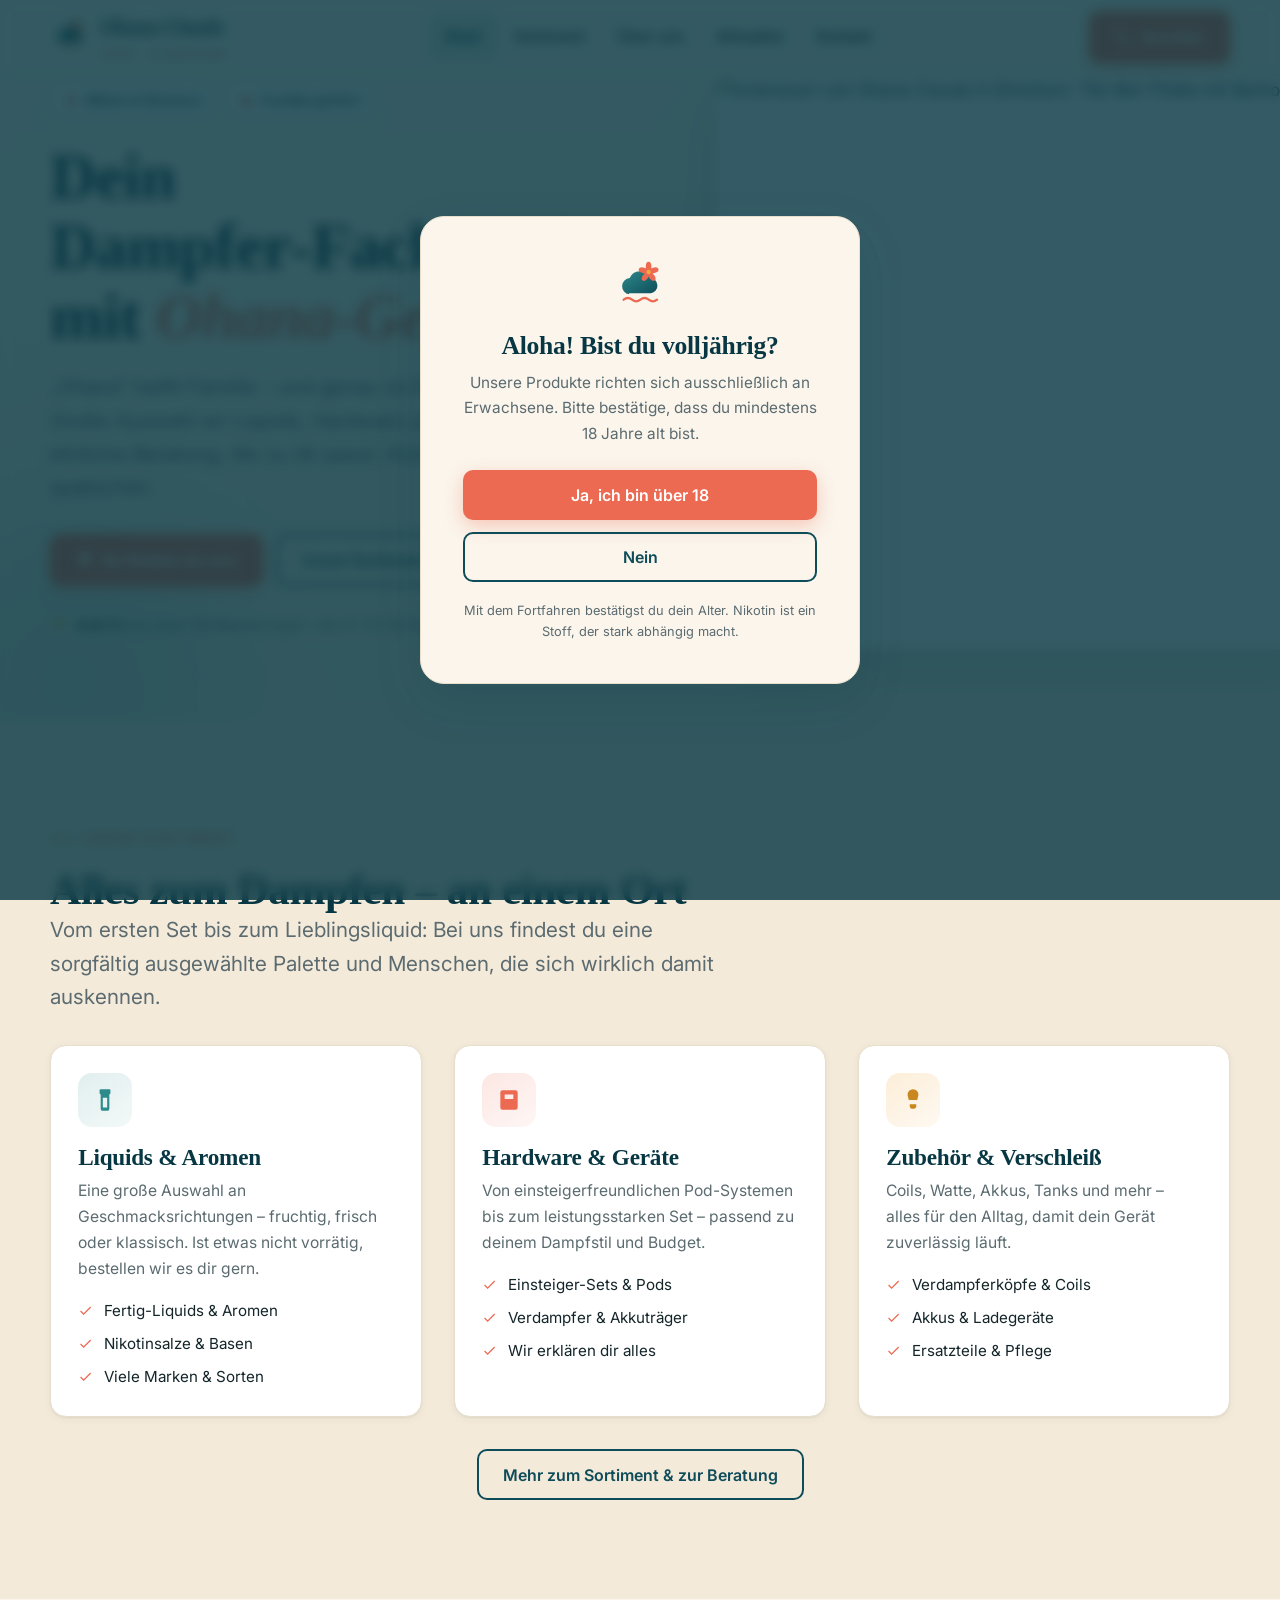
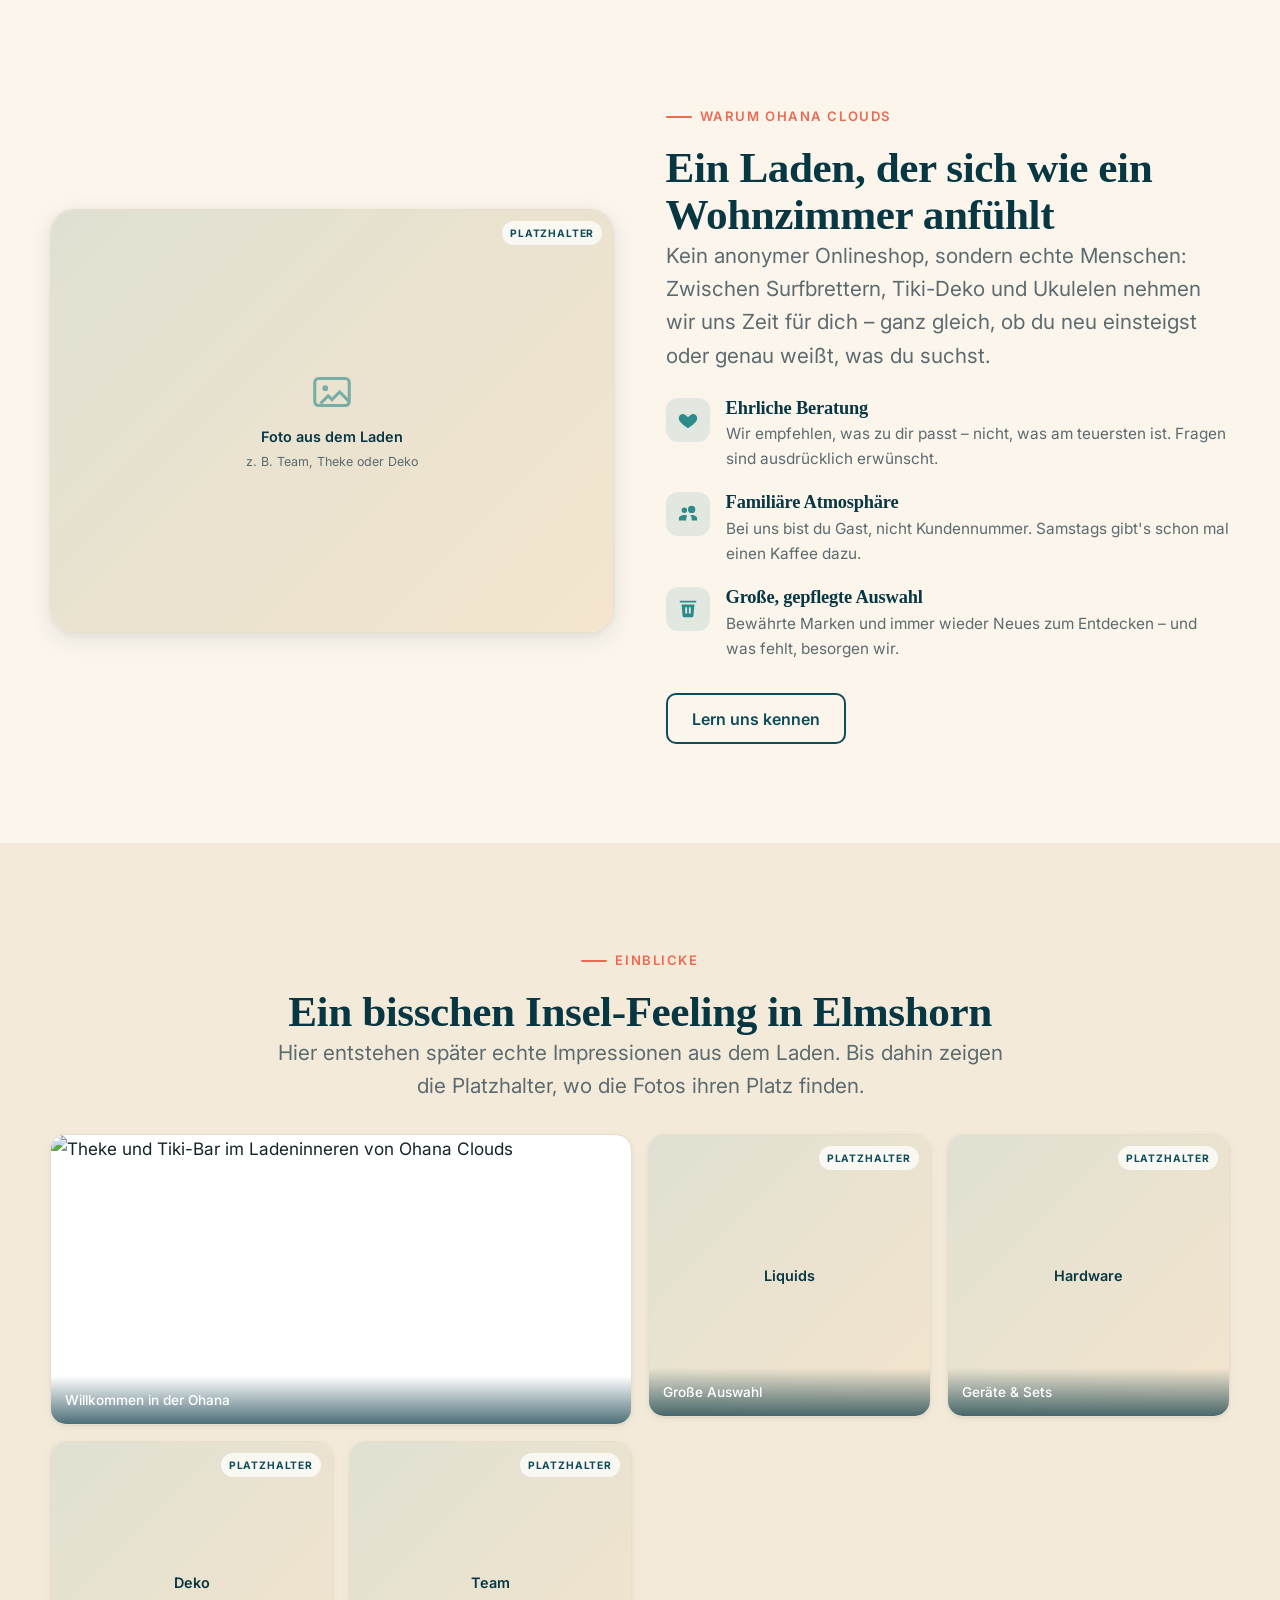
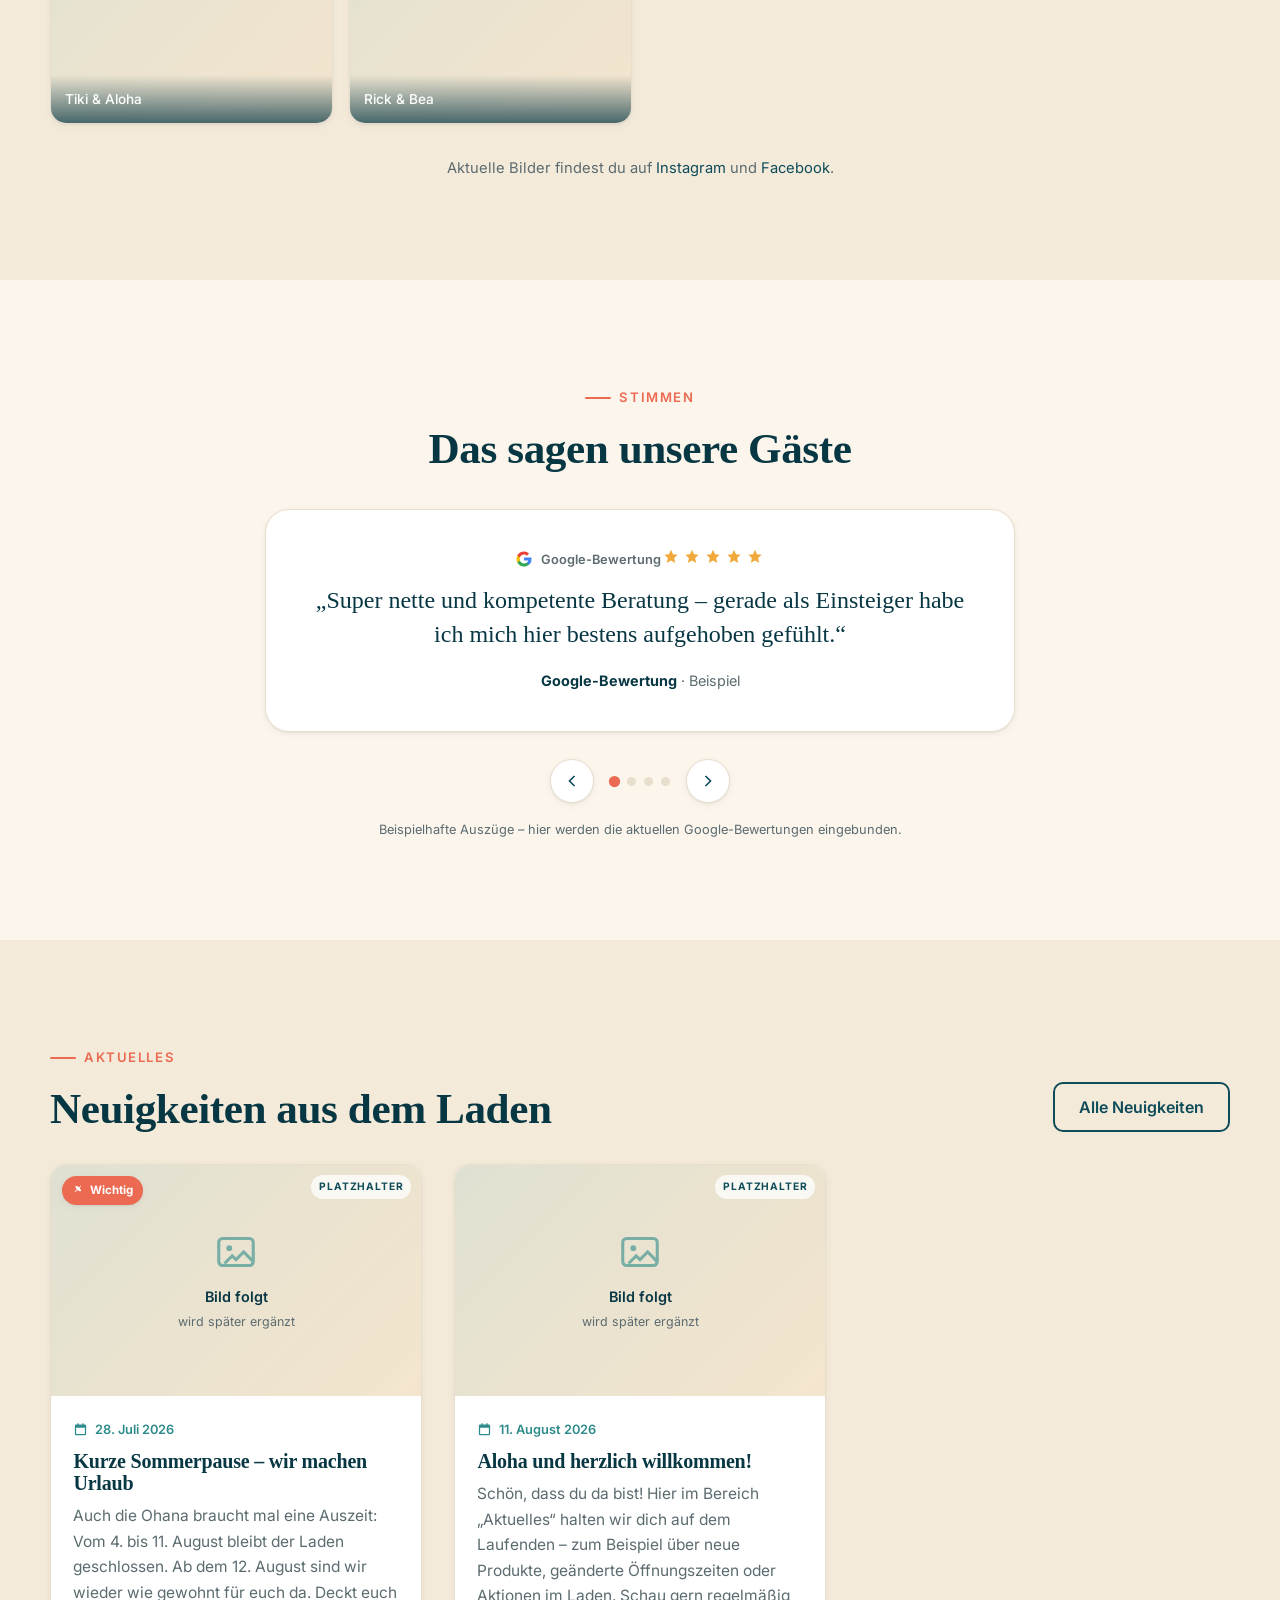
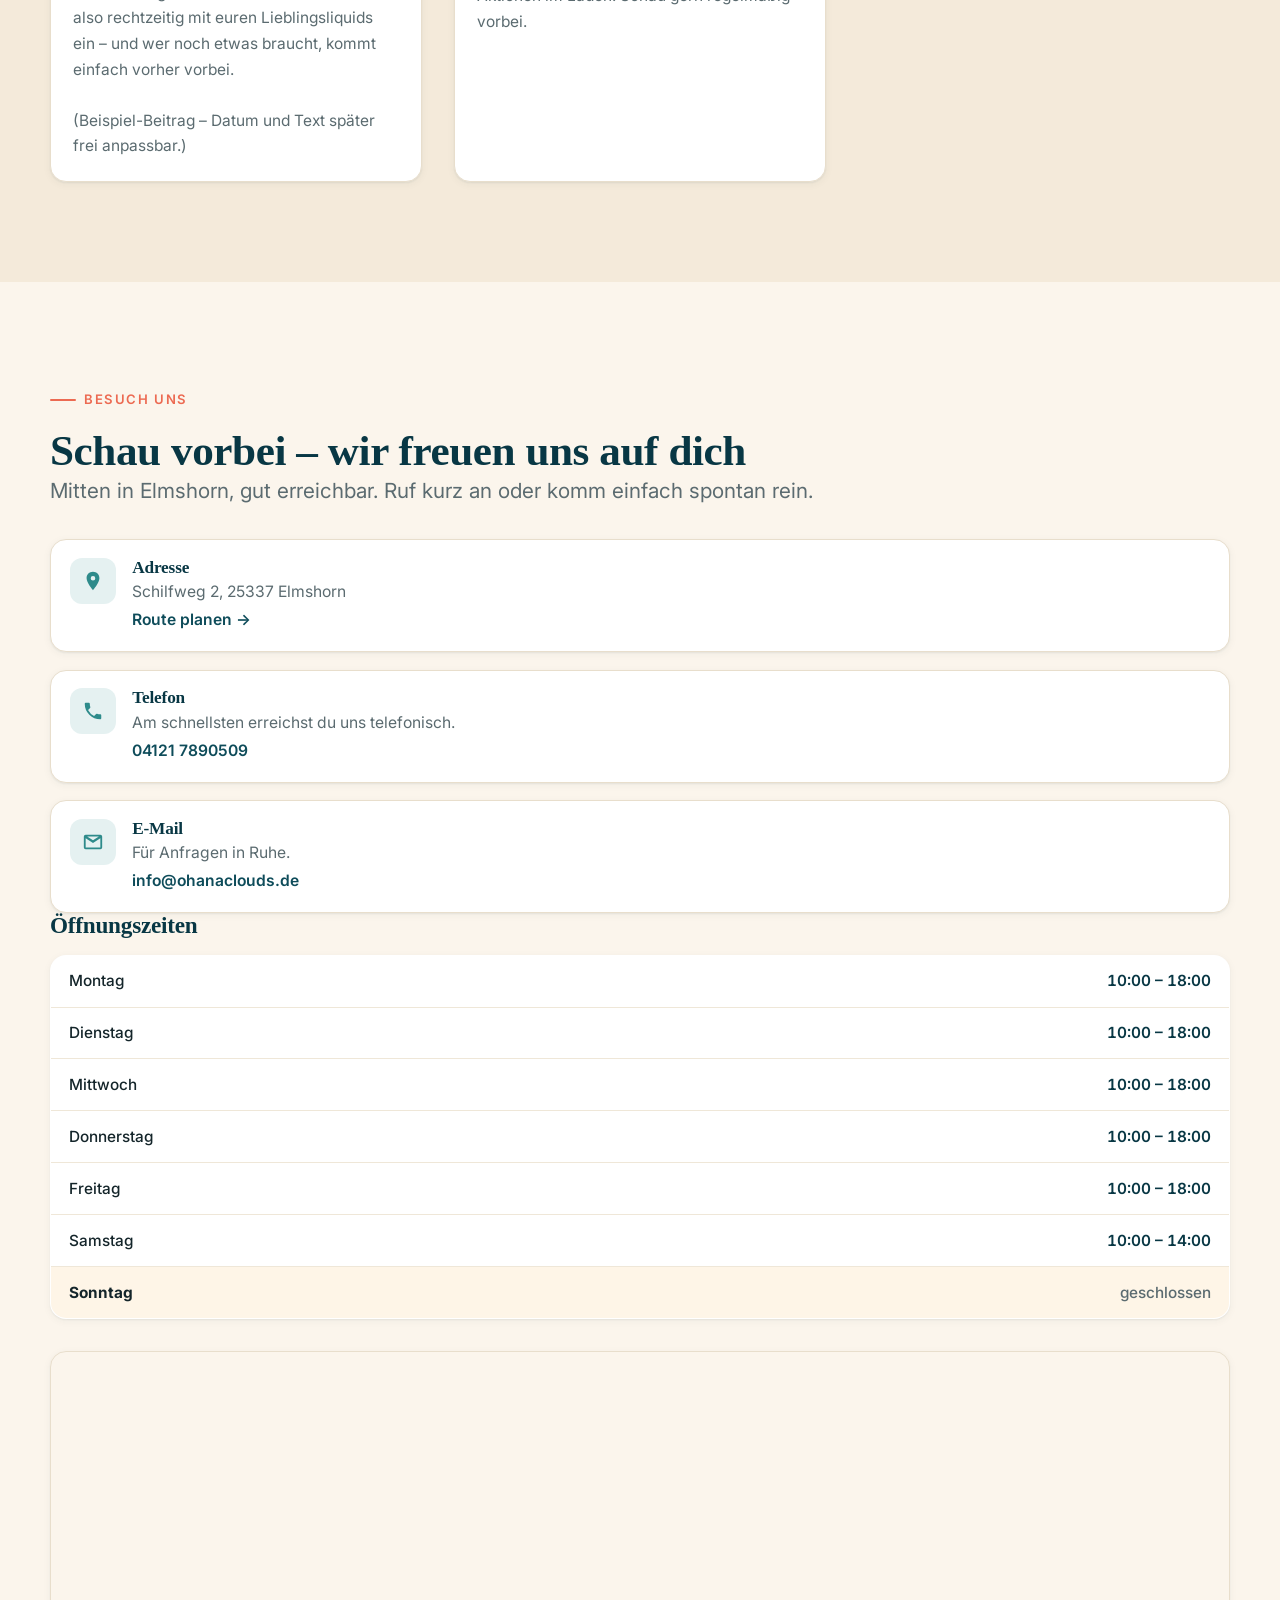
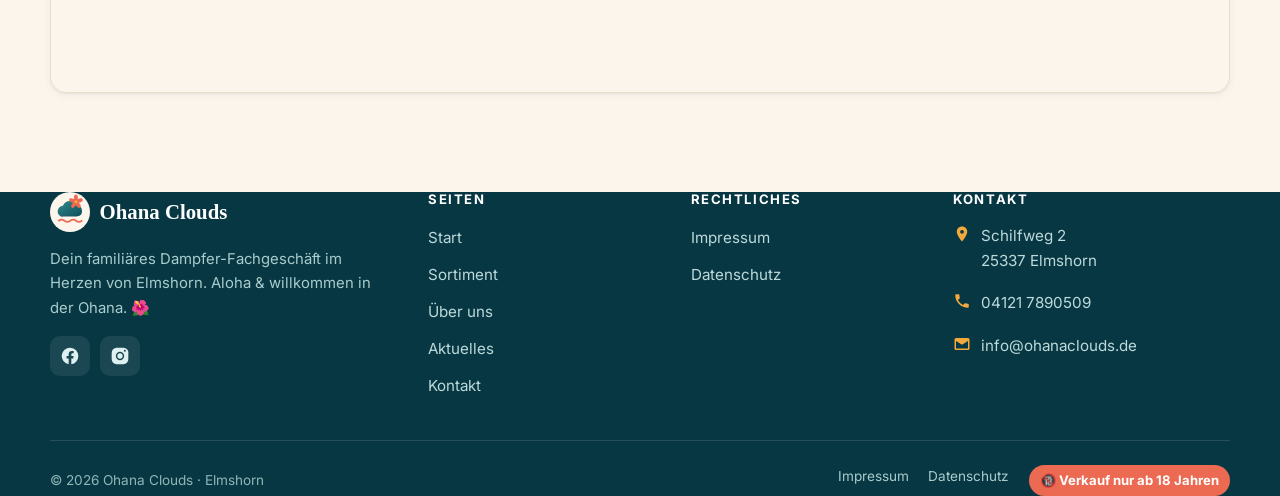
==== commit 746086f0: "Update index.html with real images" ====
--- a/index.html
+++ b/index.html
@@ -51,7 +51,7 @@
 <div class="age-gate" id="ageGate" hidden aria-modal="true" role="dialog" aria-labelledby="ageTitle">
   <div class="age-box">
     <img src="assets/img/logo.svg" alt="" aria-hidden="true">
-    <h2 id="ageTitle">Aloha! Bist du vollj ährig?</h2>
+    <h2 id="ageTitle">Aloha! Bist du volljährig?</h2>
     <div class="age-confirm">
       <p>Unsere Produkte richten sich ausschließlich an Erwachsene. Bitte bestätige, dass du mindestens 18&nbsp;Jahre alt bist.</p>
       <div class="btns">
@@ -63,3 +63,264 @@
     <div class="age-deny" id="ageDeny"><p>Schade – diese Seite ist erst ab 18&nbsp;Jahren zugänglich. Schau gern wieder vorbei, wenn du volljährig bist. 🌺</p></div>
   </div>
 </div>
+
+<!-- ===== Header ===== -->
+<header class="site-header">
+  <div class="container nav">
+    <a class="brand" href="index.html" aria-label="Ohana Clouds Startseite">
+      <img src="assets/img/logo.svg" alt="">
+      <span>Ohana Clouds<small>Vape · Elmshorn</small></span>
+    </a>
+    <nav class="nav-links" id="navLinks" aria-label="Hauptnavigation">
+      <a href="index.html" aria-current="page">Start</a>
+      <a href="sortiment.html">Sortiment</a>
+      <a href="ueber-uns.html">Über uns</a>
+      <a href="aktuelles.html">Aktuelles</a>
+      <a href="kontakt.html">Kontakt</a>
+    </nav>
+    <div class="nav-actions">
+      <div class="nav-cta">
+        <a class="btn btn--primary" href="tel:+4941217890509">
+          <svg viewBox="0 0 24 24" fill="currentColor"><path d="M6.6 10.8a15.5 15.5 0 006.6 6.6l2.2-2.2a1 1 0 011-.24 11.4 11.4 0 003.6.57 1 1 0 011 1V20a1 1 0 01-1 1A17 17 0 013 4a1 1 0 011-1h3.5a1 1 0 011 1 11.4 11.4 0 00.57 3.6 1 1 0 01-.25 1l-2.2 2.2z"/></svg>
+          Anrufen
+        </a>
+      </div>
+      <button class="nav-toggle" id="navToggle" aria-expanded="false" aria-controls="navLinks" aria-label="Menü öffnen"><span></span></button>
+    </div>
+  </div>
+</header>
+
+<main id="main">
+
+<!-- ===== Hero ===== -->
+<section class="hero">
+  <span class="hero-blob hero-blob--1"></span>
+  <span class="hero-blob hero-blob--2"></span>
+  <div class="container hero-inner">
+    <div class="hero-copy">
+      <div class="hero-badges">
+        <span class="pill"><svg viewBox="0 0 24 24" fill="currentColor"><path d="M12 2C8 2 5 5 5 9c0 5 7 13 7 13s7-8 7-13c0-4-3-7-7-7zm0 9.5A2.5 2.5 0 1112 6.5a2.5 2.5 0 010 5z"/></svg> Mitten in Elmshorn</span>
+        <span class="pill"><svg viewBox="0 0 24 24" fill="currentColor"><path d="M12 21s-7-4.35-9.5-8.5C1 9 3 5.5 6.5 5.5c2 0 3.5 1.5 5.5 3.5 2-2 3.5-3.5 5.5-3.5C21 5.5 23 9 21.5 12.5 19 16.65 12 21 12 21z"/></svg> Familiär geführt</span>
+      </div>
+      <h1>Dein Dampfer&#8209;Fachgeschäft mit <span class="accent">Ohana&#8209;Gefühl</span>.</h1>
+      <p class="lead">„Ohana“ heißt Familie – und genau so fühlt es sich bei uns an. Große Auswahl an Liquids, Hardware und Zubehör, dazu eine ehrliche Beratung, die zu dir passt. Komm vorbei und lass uns quatschen.</p>
+      <div class="hero-cta">
+        <a class="btn btn--primary" href="kontakt.html">
+          <svg viewBox="0 0 24 24" fill="currentColor"><path d="M12 2C8 2 5 5 5 9c0 5 7 13 7 13s7-8 7-13c0-4-3-7-7-7zm0 9.5A2.5 2.5 0 1112 6.5a2.5 2.5 0 010 5z"/></svg>
+          So findest du uns
+        </a>
+        <a class="btn btn--ghost" href="sortiment.html">Unser Sortiment</a>
+      </div>
+      <p class="trust-line">
+        <span class="stars" aria-hidden="true"><svg viewBox="0 0 24 24" fill="currentColor"><path d="M12 2l2.4 5.5L20 8l-4.2 3.9L17 18l-5-3-5 3 1.2-6.1L4 8l5.6-.5z"/></svg></span>
+        <span><strong>4,9&nbsp;/&nbsp;5</strong> aus über 130 Bewertungen · Mo–Fr 10–18, Sa 10–14&nbsp;Uhr</span>
+      </p>
+    </div>
+    <div class="hero-visual">
+      <div class="hero-card ratio-32">
+        <img class="media-photo" src="assets/img/laden.svg" alt="Innenraum von Ohana Clouds in Elmshorn: Tiki-Bar-Theke mit Barhockern und Regalen voller Liquids" width="860" height="574">
+      </div>
+    </div>
+  </div>
+  <svg class="wave" viewBox="0 0 1440 80" preserveAspectRatio="none" aria-hidden="true" style="color:var(--sand-2)"><path fill="currentColor" d="M0 40c180 40 360 40 540 20s360-40 540-20 300 34 360 40V80H0z"/></svg>
+</section>
+
+<!-- ===== Sortiment ===== -->
+<section class="section section--sand2" id="sortiment">
+  <div class="container">
+    <div class="section-head reveal">
+      <span class="eyebrow">Unser Sortiment</span>
+      <h2>Alles zum Dampfen – an einem Ort</h2>
+      <p class="lead">Vom ersten Set bis zum Lieblingsliquid: Bei uns findest du eine sorgfältig ausgewählte Palette und Menschen, die sich wirklich damit auskennen.</p>
+    </div>
+    <div class="grid cards mt-2">
+      <article class="card reveal">
+        <div class="ic-badge"><svg viewBox="0 0 24 24" fill="currentColor"><path d="M8 2h8a1 1 0 011 1v3l-1 1v13a2 2 0 01-2 2H10a2 2 0 01-2-2V7L7 6V3a1 1 0 011-1zm2 8v9h4v-9h-4z"/></svg></div>
+        <h3>Liquids &amp; Aromen</h3>
+        <p>Eine große Auswahl an Geschmacksrichtungen – fruchtig, frisch oder klassisch. Ist etwas nicht vorrätig, bestellen wir es dir gern.</p>
+        <ul class="ticks"><li>Fertig-Liquids &amp; Aromen</li><li>Nikotinsalze &amp; Basen</li><li>Viele Marken &amp; Sorten</li></ul>
+      </article>
+      <article class="card card--coral reveal">
+        <div class="ic-badge"><svg viewBox="0 0 24 24" fill="currentColor"><path d="M6 3h12a2 2 0 012 2v14a2 2 0 01-2 2H6a2 2 0 01-2-2V5a2 2 0 012-2zm2 4v4h8V7H8z"/></svg></div>
+        <h3>Hardware &amp; Geräte</h3>
+        <p>Von einsteigerfreundlichen Pod-Systemen bis zum leistungsstarken Set – passend zu deinem Dampfstil und Budget.</p>
+        <ul class="ticks"><li>Einsteiger-Sets &amp; Pods</li><li>Verdampfer &amp; Akkuträger</li><li>Wir erklären dir alles</li></ul>
+      </article>
+      <article class="card card--sun reveal">
+        <div class="ic-badge"><svg viewBox="0 0 24 24" fill="currentColor"><path d="M12 2a5 5 0 015 5c0 2-1 3-1 5h-8c0-2-1-3-1-5a5 5 0 015-5zm-3 14h6v2a2 2 0 01-2 2h-2a2 2 0 01-2-2v-2z"/></svg></div>
+        <h3>Zubehör &amp; Verschleiß</h3>
+        <p>Coils, Watte, Akkus, Tanks und mehr – alles für den Alltag, damit dein Gerät zuverlässig läuft.</p>
+        <ul class="ticks"><li>Verdampferköpfe &amp; Coils</li><li>Akkus &amp; Ladegeräte</li><li>Ersatzteile &amp; Pflege</li></ul>
+      </article>
+    </div>
+    <div class="text-center mt-2 reveal"><a class="btn btn--ghost" href="sortiment.html">Mehr zum Sortiment &amp; zur Beratung</a></div>
+  </div>
+</section>
+
+<!-- ===== Über uns Teaser ===== -->
+<section class="section">
+  <div class="container split">
+    <div class="split-media reveal ratio-43">
+      <div class="photo-ph">
+        <div class="ph-inner">
+          <div class="ph-icon"><svg viewBox="0 0 24 24" fill="none" stroke="currentColor" stroke-width="1.6"><rect x="3" y="5" width="18" height="14" rx="2"/><circle cx="8.5" cy="10" r="1.5" fill="currentColor" stroke="none"/><path d="M21 17l-5-5-4 4-2-2-4 4"/></svg></div>
+          <span class="ph-label">Foto aus dem Laden</span>
+          <span class="ph-sub">z. B. Team, Theke oder Deko</span>
+        </div>
+      </div>
+    </div>
+    <div class="reveal">
+      <span class="eyebrow">Warum Ohana Clouds</span>
+      <h2>Ein Laden, der sich wie ein Wohnzimmer anfühlt</h2>
+      <p class="lead">Kein anonymer Onlineshop, sondern echte Menschen: Zwischen Surfbrettern, Tiki-Deko und Ukulelen nehmen wir uns Zeit für dich – ganz gleich, ob du neu einsteigst oder genau weißt, was du suchst.</p>
+      <div class="value-list">
+        <div class="value-item">
+          <span class="ic"><svg viewBox="0 0 24 24" fill="currentColor"><path d="M12 21s-7-4.35-9.5-8.5C1 9 3 5.5 6.5 5.5c2 0 3.5 1.5 5.5 3.5 2-2 3.5-3.5 5.5-3.5C21 5.5 23 9 21.5 12.5 19 16.65 12 21 12 21z"/></svg></span>
+          <div><h3>Ehrliche Beratung</h3><p>Wir empfehlen, was zu dir passt – nicht, was am teuersten ist. Fragen sind ausdrücklich erwünscht.</p></div>
+        </div>
+        <div class="value-item">
+          <span class="ic"><svg viewBox="0 0 24 24" fill="currentColor"><path d="M16 11a4 4 0 10-4-4 4 4 0 004 4zm-8 0a3 3 0 10-3-3 3 3 0 003 3zm0 2c-2.7 0-6 1.34-6 4v2h8v-2c0-1 .4-1.9 1-2.6C10.7 13.2 9.3 13 8 13zm8 0c-.6 0-1.2.05-1.8.13A4.9 4.9 0 0116 17v2h6v-2c0-2.66-3.3-4-6-4z"/></svg></span>
+          <div><h3>Familiäre Atmosphäre</h3><p>Bei uns bist du Gast, nicht Kundennummer. Samstags gibt's schon mal einen Kaffee dazu.</p></div>
+        </div>
+        <div class="value-item">
+          <span class="ic"><svg viewBox="0 0 24 24" fill="currentColor"><path d="M3 3h18v2H3zm2 4h14l-1 12a2 2 0 01-2 2H8a2 2 0 01-2-2L5 7zm4 3v7h2v-7H9zm4 0v7h2v-7h-2z"/></svg></span>
+          <div><h3>Große, gepflegte Auswahl</h3><p>Bewährte Marken und immer wieder Neues zum Entdecken – und was fehlt, besorgen wir.</p></div>
+        </div>
+      </div>
+      <div class="mt-2"><a class="btn btn--ghost" href="ueber-uns.html">Lern uns kennen</a></div>
+    </div>
+  </div>
+</section>
+
+<!-- ===== Galerie ===== -->
+<section class="section section--sand2">
+  <div class="container">
+    <div class="section-head section-head--center reveal">
+      <span class="eyebrow">Einblicke</span>
+      <h2>Ein bisschen Insel-Feeling in Elmshorn</h2>
+      <p class="lead">Hier entstehen später echte Impressionen aus dem Laden. Bis dahin zeigen die Platzhalter, wo die Fotos ihren Platz finden.</p>
+    </div>
+    <div class="grid gallery mt-2 reveal">
+      <figure class="tile wide"><img src="assets/img/laden.svg" alt="Theke und Tiki-Bar im Ladeninneren von Ohana Clouds"><figcaption>Willkommen in der Ohana</figcaption></figure>
+      <figure class="tile"><div class="photo-ph"><div class="ph-inner"><span class="ph-label">Liquids</span></div></div><figcaption>Große Auswahl</figcaption></figure>
+      <figure class="tile"><div class="photo-ph"><div class="ph-inner"><span class="ph-label">Hardware</span></div></div><figcaption>Geräte &amp; Sets</figcaption></figure>
+      <figure class="tile"><div class="photo-ph"><div class="ph-inner"><span class="ph-label">Deko</span></div></div><figcaption>Tiki &amp; Aloha</figcaption></figure>
+      <figure class="tile"><div class="photo-ph"><div class="ph-inner"><span class="ph-label">Team</span></div></div><figcaption>Rick &amp; Bea</figcaption></figure>
+    </div>
+    <p class="text-center mt-2 reveal" style="color:var(--muted);font-size:.92rem">Aktuelle Bilder findest du auf <a href="https://www.instagram.com/ohanaclouds" target="_blank" rel="noopener">Instagram</a> und <a href="https://www.facebook.com/ohanaclouds" target="_blank" rel="noopener">Facebook</a>.</p>
+  </div>
+</section>
+
+<!-- ===== Bewertungen (dezenter Slider) ===== -->
+<section class="section">
+  <div class="container">
+    <div class="section-head section-head--center reveal">
+      <span class="eyebrow">Stimmen</span>
+      <h2>Das sagen unsere Gäste</h2>
+    </div>
+    <div class="reviews mt-2 reveal" id="reviewsSlider">
+      <div class="reviews-track-wrap"><div class="reviews-track"></div></div>
+      <div class="reviews-nav">
+        <button class="rev-arrow rev-prev" type="button" aria-label="Vorherige Bewertung"><svg viewBox="0 0 24 24" fill="none" stroke="currentColor" stroke-width="2"><path d="M15 18l-6-6 6-6"/></svg></button>
+        <div class="reviews-dots" role="tablist" aria-label="Bewertungen"></div>
+        <button class="rev-arrow rev-next" type="button" aria-label="Nächste Bewertung"><svg viewBox="0 0 24 24" fill="none" stroke="currentColor" stroke-width="2"><path d="M9 6l6 6-6 6"/></svg></button>
+      </div>
+      <p class="reviews-note">Beispielhafte Auszüge – hier werden die aktuellen Google-Bewertungen eingebunden.</p>
+    </div>
+  </div>
+</section>
+
+<!-- ===== Aktuelles Teaser ===== -->
+<section class="section section--sand2">
+  <div class="container">
+    <div class="section-head reveal" style="display:flex;justify-content:space-between;align-items:flex-end;flex-wrap:wrap;gap:1rem;max-width:none">
+      <div>
+        <span class="eyebrow">Aktuelles</span>
+        <h2>Neuigkeiten aus dem Laden</h2>
+      </div>
+      <a class="btn btn--ghost" href="aktuelles.html">Alle Neuigkeiten</a>
+    </div>
+    <div class="grid news-grid mt-2" id="newsTeaser"></div>
+  </div>
+</section>
+
+<!-- ===== Standort / Kontakt ===== -->
+<section class="section" id="kontakt">
+  <div class="container info-grid">
+    <div class="reveal">
+      <span class="eyebrow">Besuch uns</span>
+      <h2>Schau vorbei – wir freuen uns auf dich</h2>
+      <p class="lead">Mitten in Elmshorn, gut erreichbar. Ruf kurz an oder komm einfach spontan rein.</p>
+      <div class="info-list mt-2">
+        <div class="info-row">
+          <span class="ic"><svg viewBox="0 0 24 24" fill="currentColor"><path d="M12 2C8 2 5 5 5 9c0 5 7 13 7 13s7-8 7-13c0-4-3-7-7-7zm0 9.5A2.5 2.5 0 1112 6.5a2.5 2.5 0 010 5z"/></svg></span>
+          <div><h3>Adresse</h3><p>Schilfweg 2, 25337 Elmshorn</p><a href="https://www.google.com/maps/dir/?api=1&destination=Ohana+Clouds+Schilfweg+2+25337+Elmshorn" target="_blank" rel="noopener">Route planen →</a></div>
+        </div>
+        <div class="info-row">
+          <span class="ic"><svg viewBox="0 0 24 24" fill="currentColor"><path d="M6.6 10.8a15.5 15.5 0 006.6 6.6l2.2-2.2a1 1 0 011-.24 11.4 11.4 0 003.6.57 1 1 0 011 1V20a1 1 0 01-1 1A17 17 0 013 4a1 1 0 011-1h3.5a1 1 0 011 1 11.4 11.4 0 00.57 3.6 1 1 0 01-.25 1l-2.2 2.2z"/></svg></span>
+          <div><h3>Telefon</h3><p>Am schnellsten erreichst du uns telefonisch.</p><a href="tel:+4941217890509">04121 7890509</a></div>
+        </div>
+        <div class="info-row">
+          <span class="ic"><svg viewBox="0 0 24 24" fill="currentColor"><path d="M4 4h16a2 2 0 012 2v12a2 2 0 01-2 2H4a2 2 0 01-2-2V6a2 2 0 012-2zm0 4v10h16V8l-8 5-8-5zm1.6-2L12 10l6.4-4H5.6z"/></svg></span>
+          <div><h3>E-Mail</h3><p>Für Anfragen in Ruhe.</p><a href="mailto:info@ohanaclouds.de">info@ohanaclouds.de</a></div>
+        </div>
+      </div>
+    </div>
+    <div class="reveal">
+      <h3 style="margin-bottom:1rem">Öffnungszeiten</h3>
+      <table class="hours-table">
+        <tbody>
+          <tr data-day="1"><th>Montag</th><td>10:00 – 18:00</td></tr>
+          <tr data-day="2"><th>Dienstag</th><td>10:00 – 18:00</td></tr>
+          <tr data-day="3"><th>Mittwoch</th><td>10:00 – 18:00</td></tr>
+          <tr data-day="4"><th>Donnerstag</th><td>10:00 – 18:00</td></tr>
+          <tr data-day="5"><th>Freitag</th><td>10:00 – 18:00</td></tr>
+          <tr data-day="6"><th>Samstag</th><td>10:00 – 14:00</td></tr>
+          <tr data-day="0" class="closed"><th>Sonntag</th><td>geschlossen</td></tr>
+        </tbody>
+      </table>
+      <div class="map-embed mt-2">
+        <iframe title="Standort von Ohana Clouds auf Google Maps" loading="lazy" referrerpolicy="no-referrer-when-downgrade" src="https://www.google.com/maps?q=Ohana%20Clouds%2C%20Schilfweg%202%2C%2025337%20Elmshorn&output=embed"></iframe>
+      </div>
+    </div>
+  </div>
+</section>
+
+</main>
+
+<!-- ===== Footer ===== -->
+<footer class="site-footer">
+  <div class="container">
+    <div class="footer-grid">
+      <div>
+        <span class="footer-brand"><img src="assets/img/logo.svg" alt="">Ohana Clouds</span>
+        <p>Dein familiäres Dampfer-Fachgeschäft im Herzen von Elmshorn. Aloha &amp; willkommen in der Ohana. 🌺</p>
+        <div class="social">
+          <a href="https://www.facebook.com/ohanaclouds" target="_blank" rel="noopener" aria-label="Ohana Clouds auf Facebook"><svg viewBox="0 0 24 24" fill="currentColor"><path d="M22 12a10 10 0 10-11.6 9.9v-7H7.9V12h2.5V9.8c0-2.5 1.5-3.9 3.8-3.9 1.1 0 2.2.2 2.2.2v2.5h-1.2c-1.2 0-1.6.75-1.6 1.5V12h2.7l-.4 2.9h-2.3v7A10 10 0 0022 12z"/></svg></a>
+          <a href="https://www.instagram.com/ohanaclouds" target="_blank" rel="noopener" aria-label="Ohana Clouds auf Instagram"><svg viewBox="0 0 24 24" fill="currentColor"><path d="M12 2c2.7 0 3 0 4.1.06 1.1.05 1.8.24 2.5.5.7.27 1.2.63 1.8 1.2.57.57.93 1.1 1.2 1.8.26.66.45 1.4.5 2.5C22 9.2 22 9.5 22 12s0 2.8-.06 3.9c-.05 1.1-.24 1.8-.5 2.5a5 5 0 01-1.2 1.8 5 5 0 01-1.8 1.2c-.66.26-1.4.45-2.5.5C14.8 22 14.5 22 12 22s-2.8 0-3.9-.06c-1.1-.05-1.8-.24-2.5-.5a5 5 0 01-1.8-1.2 5 5 0 01-1.2-1.8c-.26-.66-.45-1.4-.5-2.5C2 14.8 2 14.5 2 12s0-2.8.06-3.9c.05-1.1.24-1.8.5-2.5a5 5 0 011.2-1.8A5 5 0 015.6 2.6c.66-.26 1.4-.45 2.5-.5C9.2 2 9.5 2 12 2zm0 5a5 5 0 100 10 5 5 0 000-10zm0 8.2A3.2 3.2 0 1112 8.8a3.2 3.2 0 010 6.4zM17.8 7a1.2 1.2 0 100-2.4 1.2 1.2 0 000 2.4z"/></svg></a>
+        </div>
+      </div>
+      <div class="footer-col"><h4>Seiten</h4><ul><li><a href="index.html">Start</a></li><li><a href="sortiment.html">Sortiment</a></li><li><a href="ueber-uns.html">Über uns</a></li><li><a href="aktuelles.html">Aktuelles</a></li><li><a href="kontakt.html">Kontakt</a></li></ul></div>
+      <div class="footer-col"><h4>Rechtliches</h4><ul><li><a href="impressum.html">Impressum</a></li><li><a href="datenschutz.html">Datenschutz</a></li></ul></div>
+      <div class="footer-col"><h4>Kontakt</h4>
+        <ul class="footer-contact">
+          <li><svg viewBox="0 0 24 24" fill="currentColor"><path d="M12 2C8 2 5 5 5 9c0 5 7 13 7 13s7-8 7-13c0-4-3-7-7-7zm0 9.5A2.5 2.5 0 1112 6.5a2.5 2.5 0 010 5z"/></svg><span>Schilfweg 2<br>25337 Elmshorn</span></li>
+          <li><svg viewBox="0 0 24 24" fill="currentColor"><path d="M6.6 10.8a15.5 15.5 0 006.6 6.6l2.2-2.2a1 1 0 011-.24 11.4 11.4 0 003.6.57 1 1 0 011 1V20a1 1 0 01-1 1A17 17 0 013 4a1 1 0 011-1h3.5a1 1 0 011 1 11.4 11.4 0 00.57 3.6 1 1 0 01-.25 1l-2.2 2.2z"/></svg><a href="tel:+4941217890509">04121 7890509</a></li>
+          <li><svg viewBox="0 0 24 24" fill="currentColor"><path d="M4 4h16a2 2 0 012 2v12a2 2 0 01-2 2H4a2 2 0 01-2-2V6a2 2 0 012-2zm0 4v10h16V8l-8 5-8-5z"/></svg><a href="mailto:info@ohanaclouds.de">info@ohanaclouds.de</a></li>
+        </ul>
+      </div>
+    </div>
+    <div class="footer-bottom">
+      <p>© <span id="year">2026</span> Ohana Clouds · Elmshorn</p>
+      <nav aria-label="Rechtliche Links">
+        <a href="impressum.html">Impressum</a>
+        <a href="datenschutz.html">Datenschutz</a>
+        <span class="age-note">🔞 Verkauf nur ab 18 Jahren</span>
+      </nav>
+    </div>
+  </div>
+</footer>
+
+<script src="assets/js/main.js" defer></script>
+</body>
+</html>
